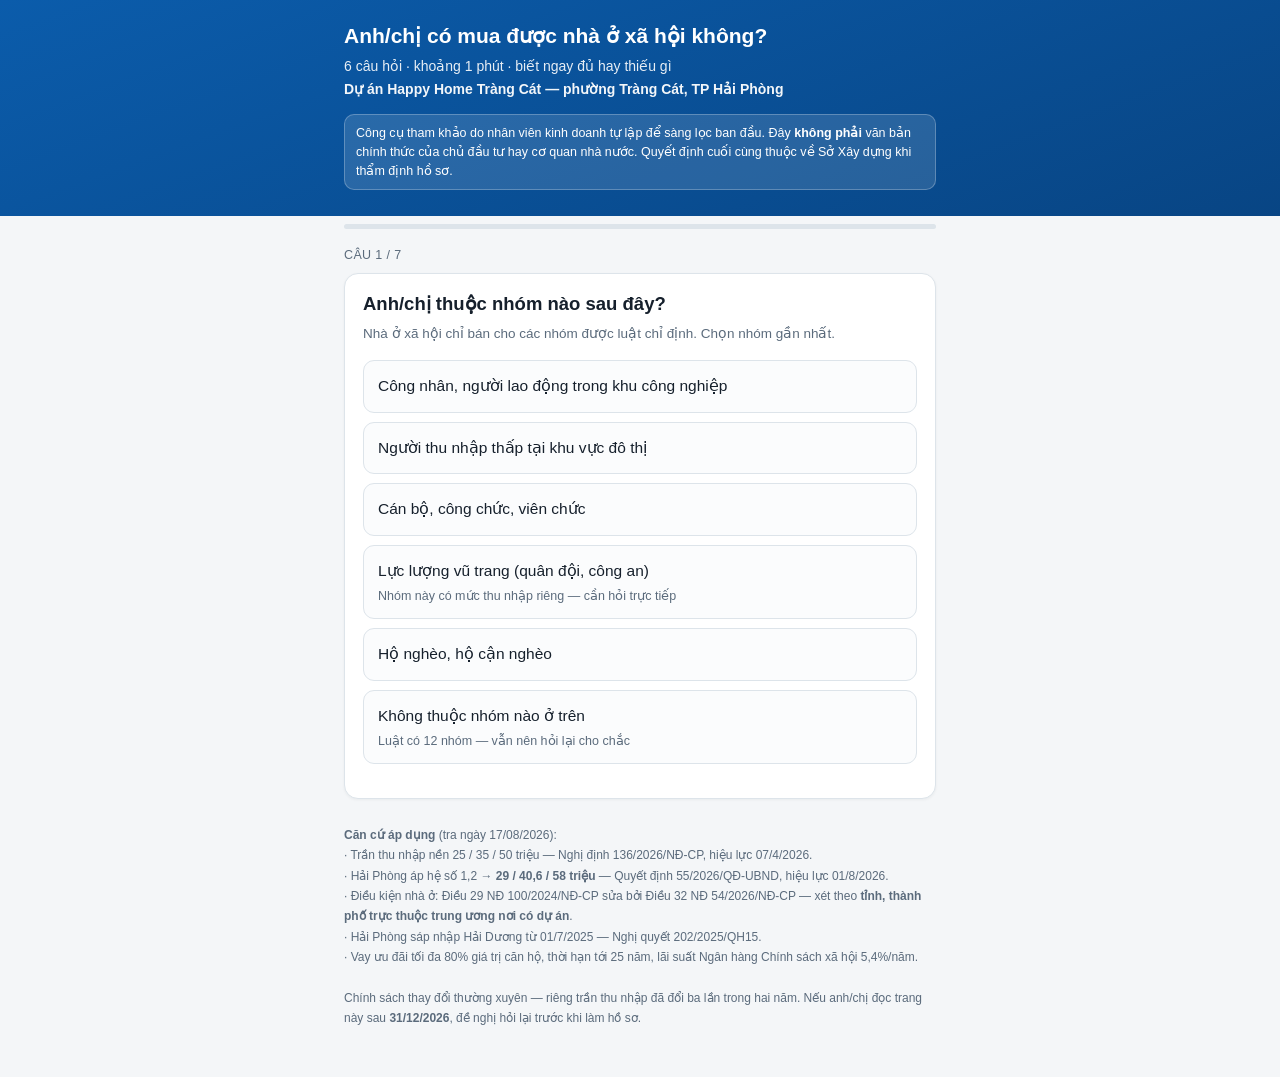
==== index.html @ 6ca554f2 "Khong bao 'da ghi nhan' khi thong tin chua ve toi nguoi ban" ====
<!DOCTYPE html>
<html lang="vi">
<head>
<meta charset="UTF-8">
<meta name="viewport" content="width=device-width, initial-scale=1, viewport-fit=cover">
<title>Tự kiểm tra điều kiện mua nhà ở xã hội</title>
<meta name="description" content="6 câu hỏi, khoảng 1 phút — biết ngay anh/chị có đủ điều kiện mua nhà ở xã hội hay chưa, thiếu gì và phải làm giấy tờ nào.">
<meta name="robots" content="index,follow">
<style>
  :root{
    --bg:#f4f6f8; --card:#fff; --ink:#16202c; --mute:#5b6b7c; --line:#dde4ea;
    --brand:#0b5cab; --brand-d:#084584; --ok:#0f8a4c; --okbg:#e8f6ee;
    --warn:#a06a00; --warnbg:#fdf3e0; --bad:#c02626; --badbg:#fcecec;
    --r:14px;
  }
  *{box-sizing:border-box;-webkit-tap-highlight-color:transparent}
  body{margin:0;background:var(--bg);color:var(--ink);
    font:16px/1.6 -apple-system,BlinkMacSystemFont,"Segoe UI",Roboto,"Helvetica Neue",Arial,sans-serif;
    padding:0 0 48px}
  .wrap{max-width:620px;margin:0 auto;padding:0 14px}

  header{background:linear-gradient(160deg,var(--brand),var(--brand-d));color:#fff;padding:22px 0 26px;margin-bottom:-18px}
  header h1{margin:0 0 6px;font-size:21px;line-height:1.3;font-weight:700}
  header p{margin:0;font-size:14px;opacity:.9}
  .disclaimer{margin-top:14px;background:rgba(255,255,255,.13);border:1px solid rgba(255,255,255,.25);
    border-radius:10px;padding:9px 11px;font-size:12.5px;line-height:1.5}

  .bar{height:5px;background:var(--line);border-radius:99px;overflow:hidden;margin:26px 0 16px}
  .bar i{display:block;height:100%;background:var(--brand);width:0;transition:width .3s ease}
  .stepno{font-size:12.5px;color:var(--mute);letter-spacing:.03em;text-transform:uppercase;margin-bottom:8px}

  .card{background:var(--card);border:1px solid var(--line);border-radius:var(--r);padding:18px;
    box-shadow:0 1px 3px rgba(16,32,48,.05)}
  h2{margin:0 0 6px;font-size:18.5px;line-height:1.35}
  .hint{margin:0 0 15px;font-size:13.5px;color:var(--mute)}

  .opt{display:block;width:100%;text-align:left;background:#fbfcfd;border:1.5px solid var(--line);
    border-radius:11px;padding:13px 14px;margin-bottom:9px;font:inherit;font-size:15.5px;color:var(--ink);cursor:pointer}
  .opt:hover{border-color:#b9c9d8;background:#f7fafc}
  .opt.sel{border-color:var(--brand);background:#eef5fc;font-weight:600}
  .opt small{display:block;font-weight:400;font-size:12.5px;color:var(--mute);margin-top:3px;line-height:1.45}

  label.fl{display:block;font-size:14px;font-weight:600;margin:0 0 6px}
  input[type=number],input[type=text],input[type=tel]{width:100%;padding:12px 13px;font:inherit;
    border:1.5px solid var(--line);border-radius:10px;background:#fbfcfd}
  input:focus{outline:none;border-color:var(--brand);background:#fff}
  .unit{display:flex;align-items:center;gap:9px}
  .unit span{font-size:14px;color:var(--mute);white-space:nowrap}

  .nav{display:flex;gap:9px;margin-top:16px}
  button.go{flex:1;background:var(--brand);color:#fff;border:0;border-radius:11px;padding:14px;
    font:inherit;font-weight:700;font-size:16px;cursor:pointer}
  button.go:disabled{background:#a9bccd;cursor:not-allowed}
  button.back{background:#fff;color:var(--mute);border:1.5px solid var(--line);border-radius:11px;
    padding:14px 18px;font:inherit;cursor:pointer}

  .verdict{border-radius:var(--r);padding:18px;margin-bottom:14px;border:1.5px solid}
  .verdict h2{font-size:20px;margin:0 0 5px}
  .verdict p{margin:0;font-size:14.5px}
  .v-ok{background:var(--okbg);border-color:#b6e0c8;color:#0a5c33}
  .v-warn{background:var(--warnbg);border-color:#f0d9a8;color:#6d4800}
  .v-bad{background:var(--badbg);border-color:#f2c2c2;color:#8f1a1a}

  ul.checks{list-style:none;padding:0;margin:0}
  ul.checks li{display:flex;gap:10px;padding:11px 0;border-bottom:1px solid var(--line);font-size:14.5px;line-height:1.55}
  ul.checks li:last-child{border-bottom:0}
  ul.checks b{font-weight:700}
  .ic{flex:0 0 20px;font-size:16px;line-height:1.4}
  .sub{display:block;color:var(--mute);font-size:13px;margin-top:2px}

  .money{background:#f0f5fa;border:1px solid #d4e2ef;border-radius:11px;padding:14px;margin-top:6px}
  .money table{width:100%;border-collapse:collapse;font-size:14.5px}
  .money td{padding:6px 0}
  .money td:last-child{text-align:right;font-weight:700;white-space:nowrap}
  .money .big{font-size:19px;color:var(--brand-d)}

  .note{font-size:13px;color:var(--mute);line-height:1.6;margin-top:12px;
    background:#fafbfc;border-left:3px solid var(--line);padding:9px 12px;border-radius:0 8px 8px 0}

  .consent{display:flex;gap:10px;align-items:flex-start;font-size:12.8px;line-height:1.6;
    color:var(--mute);margin:14px 0 12px}
  .consent input{flex:0 0 19px;width:19px;height:19px;margin-top:2px;accent-color:var(--brand)}

  h3.sec{font-size:15px;margin:22px 0 10px;letter-spacing:.02em;text-transform:uppercase;color:var(--mute)}
  footer{margin-top:26px;font-size:12px;color:var(--mute);line-height:1.7}
  footer a{color:var(--brand)}
  .tag{display:inline-block;font-size:11px;padding:2px 7px;border-radius:99px;
    background:#eef2f6;color:var(--mute);margin-left:5px;vertical-align:middle}
  .hide{display:none}
</style>
</head>
<body>

<header>
  <div class="wrap">
    <h1>Anh/chị có mua được nhà ở xã hội không?</h1>
    <p>6 câu hỏi · khoảng 1 phút · biết ngay đủ hay thiếu gì</p>
    <p id="tenDuAn" style="font-weight:600;opacity:.95"></p>
    <div class="disclaimer">
      Công cụ tham khảo do nhân viên kinh doanh tự lập để sàng lọc ban đầu.
      Đây <b>không phải</b> văn bản chính thức của chủ đầu tư hay cơ quan nhà nước.
      Quyết định cuối cùng thuộc về Sở Xây dựng khi thẩm định hồ sơ.
    </div>
  </div>
</header>

<div class="wrap">
  <div class="bar"><i id="bar"></i></div>
  <div id="app"></div>

  <footer id="canCu"></footer>
</div>

<script>
/* ═══════════════════════════════════════════════════════════════
   BA LỚP DỮ LIỆU — sửa đúng lớp, không sửa lẫn sang lớp khác.

   Lớp 1 CHINH_SACH  · luật, dùng chung mọi dự án · đổi khi có nghị định mới
   Lớp 2 DU_AN       · từng dự án · thêm dự án mới = thêm một khối
   Lớp 3 NGUOI_BAN   · từng nhân viên · thêm người mới = thêm một dòng

   Chọn lúc chạy bằng địa chỉ link:
     ...?da=trang-cat&nv=himlam&n=fb
     da = mã dự án · nv = mã nhân viên · n = kênh (để biết khách đến từ đâu)
   Không có tham số thì dùng MAC_DINH bên dưới.
   ═══════════════════════════════════════════════════════════════ */

/* ── LỚP 1 · CHÍNH SÁCH ─────────────────────────────────────── */
const CHINH_SACH = {
  traNgay : '17/08/2026',
  hetHan  : '2026-12-31',          // qua mốc này trang tự hiện cảnh báo phải tra lại

  /* Trần thu nhập NỀN toàn quốc — triệu đồng/tháng, thực nhận bình quân 12 tháng.
     Nghị định 136/2026/NĐ-CP, hiệu lực 07/4/2026.
     Lịch sử: 15/30 (NĐ 100/2024) → 20/30/40 (NĐ 261/2025) → 25/35/50 (NĐ 136/2026).
     Ba lần đổi trong hai năm — luôn tra lại trước khi tin con số này. */
  tranNen : { docthan:25, nuoicon:35, kethon:50 },
  tranNguon : 'Nghị định 136/2026/NĐ-CP, hiệu lực 07/4/2026',

  /* Vay ưu đãi Ngân hàng Chính sách xã hội */
  vay : { tyLeToiDa:0.80, namToiDa:25, laiSuat:5.4 },

  /* Diện tích bình quân tối đa vẫn được coi là chưa có nhà */
  m2BinhQuan : 15,

  /* Điều kiện nhà ở xét theo đơn vị hành chính nào */
  phamViNhaO : 'Điều 29 NĐ 100/2024/NĐ-CP sửa bởi Điều 32 NĐ 54/2026/NĐ-CP — xét theo <b>tỉnh, thành phố trực thuộc trung ương nơi có dự án</b>'
};

/* ── LỚP 2 · DỰ ÁN ──────────────────────────────────────────── */
const DU_AN = {

  'trang-cat': {
    ten     : 'Happy Home Tràng Cát',
    diaChi  : 'phường Tràng Cát, TP Hải Phòng',
    tinh    : 'thành phố Hải Phòng',      // đơn vị hành chính xét điều kiện nhà ở
    tinhNgan: 'Hải Phòng',

    heSo      : 1.16,                      // nhân với tranNen ra trần của địa phương
    heSoNguon : 'Quyết định 55/2026/QĐ-UBND, hiệu lực 01/8/2026',

    /* Cảnh báo riêng của địa bàn — để trống nếu dự án khác không có */
    luuYNhaO : 'Lưu ý: Hải Dương đã sáp nhập vào Hải Phòng từ 01/7/2025. Nhà ở Chí Linh, Kinh Môn, Bình Giang… nay tính là nhà tại Hải Phòng.',
    luuYNguon: 'Hải Phòng sáp nhập Hải Dương từ 01/7/2025 — Nghị quyết 202/2025/QH15',

    laiDuAn  : 5.9,                        // gói lãi suất riêng của dự án, null nếu chưa có
    vanPhong : 'Vincom Plaza Ngô Quyền',

    /* Giá — VnExpress 25/12/2025 */
    gia      : '21,2–23,7 triệu/m² · căn nhỏ nhất khoảng 600 triệu, lớn nhất khoảng 1,64 tỷ',
    giaNguon : 'VnExpress, 25/12/2025',
    giaGoiY  : 750,                        // số điền sẵn ở ô giá, triệu đồng

    /* Tiến độ đóng tiền — market.vinhomes.vn, tra 8/2026 */
    thanhToan: '30% khi ký hợp đồng · 10% mỗi đợt vào ngày 60 / 120 / 180 / 240 · 25% khi bàn giao (kèm VAT và phí bảo trì) · 5% khi có sổ',
    ttNguon  : 'market.vinhomes.vn — đơn vị phân phối, tra tháng 8/2026'
  }

  /* ── MẪU THÊM DỰ ÁN MỚI — chép khối dưới, bỏ dấu chú thích, điền đủ ──
  ,'ma-du-an': {
    ten:'', diaChi:'', tinh:'', tinhNgan:'',
    heSo:null, heSoNguon:'',        // ⚠️ phải tra quyết định của tỉnh đó, KHÔNG mượn hệ số 1,16
    luuYNhaO:'', luuYNguon:'',
    laiDuAn:null, vanPhong:'',
    gia:'', giaNguon:'', giaGoiY:0,
    thanhToan:'', ttNguon:''
  }
  ── heSo để null thì công cụ tự khoá lại, không cho khách trả lời sai ── */
};

/* ── LỚP 3 · NGƯỜI BÁN ──────────────────────────────────────── */
const NGUOI_BAN = {
  'himlam' : { ten:'Him Lam', sdt:'0973319559', zalo:'https://zalo.me/0973319559' }
  /* ,'ten-ma': { ten:'', sdt:'', zalo:'https://zalo.me/<số>' } */
};

/* Nơi nhận thông tin khách để lại. Để trống → mở Zalo của người bán.
   Điền URL Google Apps Script vào đây thì mọi dự án, mọi nhân viên đổ chung một bảng. */
const NOI_NHAN = '';

const MAC_DINH = { duAn:'trang-cat', nguoiBan:'himlam' };

/* ═══════════════════════════════════════════════════════════════
   Từ đây trở xuống là phần chạy — bình thường không cần sửa
   ═══════════════════════════════════════════════════════════════ */

const Q  = new URLSearchParams(location.search);
const DA = DU_AN[Q.get('da')]        || DU_AN[MAC_DINH.duAn];
const NV = NGUOI_BAN[Q.get('nv')]    || NGUOI_BAN[MAC_DINH.nguoiBan];
const KENH = Q.get('n') || 'truc-tiep';

/* Trần thu nhập của địa bàn = trần nền × hệ số tỉnh */
const TRAN = (() => {
  const t = {}, h = DA.heSo;
  for(const k in CHINH_SACH.tranNen) t[k] = Math.round(CHINH_SACH.tranNen[k]*h*10)/10;
  return t;
})();

const VAY = {
  tyLeToiDa : CHINH_SACH.vay.tyLeToiDa,
  namToiDa  : CHINH_SACH.vay.namToiDa,
  laiNHCSXH : CHINH_SACH.vay.laiSuat,
  laiDuAn   : DA.laiDuAn
};

const S = {};              // câu trả lời
let step = 0;
const app = document.getElementById('app');
const bar = document.getElementById('bar');

const fmt = n => n.toLocaleString('vi-VN',{maximumFractionDigits:1});

/* ── Định nghĩa các bước ─────────────────────────────────────── */
const STEPS = [
{
  key:'doiTuong', type:'choice',
  q:'Anh/chị thuộc nhóm nào sau đây?',
  hint:'Nhà ở xã hội chỉ bán cho các nhóm được luật chỉ định. Chọn nhóm gần nhất.',
  opts:[
    {v:'kcn',   t:'Công nhân, người lao động trong khu công nghiệp'},
    {v:'thap',  t:'Người thu nhập thấp tại khu vực đô thị'},
    {v:'canbo', t:'Cán bộ, công chức, viên chức'},
    {v:'llvt',  t:'Lực lượng vũ trang (quân đội, công an)', s:'Nhóm này có mức thu nhập riêng — cần hỏi trực tiếp'},
    {v:'ngheo', t:'Hộ nghèo, hộ cận nghèo'},
    {v:'khac',  t:'Không thuộc nhóm nào ở trên', s:'Luật có 12 nhóm — vẫn nên hỏi lại cho chắc'}
  ]
},
{
  key:'nhaO', type:'choice',
  q:`Anh/chị hoặc vợ/chồng có đang đứng tên nhà ở nào <u>tại ${DA.tinh}</u> không?`,
  hint:DA.luuYNhaO || `Điều kiện nhà ở xét trong phạm vi ${DA.tinh} — nơi có dự án.`,
  opts:[
    {v:'khong', t:'Không có nhà nào đứng tên'},
    {v:'khac',  t:'Có nhà, nhưng ở tỉnh/thành phố khác', s:'Nhà ở quê tỉnh khác — không ảnh hưởng tới điều kiện'},
    {v:'hp15d', t:`Có nhà tại ${DA.tinhNgan}, bình quân dưới ${CHINH_SACH.m2BinhQuan} m²/người`},
    {v:'hp15t', t:`Có nhà tại ${DA.tinhNgan}, bình quân từ ${CHINH_SACH.m2BinhQuan} m²/người trở lên`}
  ]
},
{
  key:'honNhan', type:'choice',
  q:'Tình trạng hôn nhân của anh/chị?',
  hint:'Mỗi trường hợp có một mức trần thu nhập khác nhau.',
  opts:[
    {v:'docthan', t:'Độc thân',                        s:`Trần thu nhập ${fmt(TRAN.docthan)} triệu/tháng`},
    {v:'nuoicon', t:'Độc thân, đang nuôi con chưa thành niên', s:`Trần thu nhập ${fmt(TRAN.nuoicon)} triệu/tháng`},
    {v:'kethon',  t:'Đã kết hôn',                      s:`Trần ${fmt(TRAN.kethon)} triệu/tháng — tính tổng cả hai vợ chồng`}
  ]
},
{
  key:'thuNhap', type:'number',
  q:'Thu nhập thực nhận bình quân mỗi tháng là bao nhiêu?',
  hint:'Là số tiền thực tế nhận về sau khi trừ bảo hiểm và thuế. Nếu đã kết hôn thì cộng tổng thu nhập hai vợ chồng.',
  unit:'triệu đồng/tháng', min:0, max:500
},
{
  key:'daHuong', type:'choice',
  q:'Anh/chị đã từng được hưởng chính sách hỗ trợ về nhà ở chưa?',
  hint:'Gồm: đã mua/thuê mua nhà ở xã hội, được hỗ trợ nhà ở từ ngân sách nhà nước, được tặng nhà tình nghĩa/tình thương.',
  opts:[
    {v:'chua', t:'Chưa từng'},
    {v:'roi',  t:'Đã từng được hưởng'}
  ]
},
{
  key:'giay', type:'choice',
  q:'Anh/chị đã có Giấy xác nhận về điều kiện nhà ở chưa?',
  hint:'Là giấy do cơ quan có thẩm quyền cấp, xác nhận anh/chị chưa có nhà. Giấy này có giá trị 06 tháng.',
  opts:[
    {v:'moi',  t:'Đã có, cấp trong vòng 6 tháng trở lại', s:'Rất tốt — hồ sơ có thể nộp được ngay'},
    {v:'cu',   t:'Đã có nhưng cấp lâu hơn 6 tháng',       s:'Cần xin lại giấy mới'},
    {v:'chua', t:'Chưa có / chưa biết giấy này'}
  ]
},
{
  key:'gia', type:'money',
  q:'Ước tính khoản trả góp mỗi tháng',
  hint:'Bước này không ảnh hưởng tới điều kiện — chỉ để anh/chị biết trước con số phải trả hàng tháng. Có thể bỏ qua.'
}
];

/* ── Vẽ giao diện ────────────────────────────────────────────── */
function render(){
  bar.style.width = Math.round(step/STEPS.length*100)+'%';
  window.scrollTo({top:0,behavior:'smooth'});

  if(step >= STEPS.length){ return renderKetQua(); }

  const st = STEPS[step];
  let body = '';

  if(st.type==='choice'){
    body = st.opts.map(o=>
      `<button class="opt${S[st.key]===o.v?' sel':''}" data-v="${o.v}">${o.t}${o.s?`<small>${o.s}</small>`:''}</button>`
    ).join('');
  }
  else if(st.type==='number'){
    body = `<label class="fl">Thu nhập</label>
      <div class="unit">
        <input type="number" id="inp" inputmode="decimal" placeholder="ví dụ: 18" step="0.1"
               min="${st.min}" max="${st.max}" value="${S[st.key]??''}">
        <span>${st.unit}</span>
      </div>`;
  }
  else if(st.type==='money'){
    body = `<label class="fl">Giá căn hộ đang quan tâm</label>
      <div class="unit">
        <input type="number" id="gia" inputmode="decimal" placeholder="ví dụ: 650" step="1" value="${S.gia??''}">
        <span>triệu đồng</span>
      </div>
      <label class="fl" style="margin-top:14px">Số tiền đã chuẩn bị được</label>
      <div class="unit">
        <input type="number" id="von" inputmode="decimal" placeholder="ví dụ: 150" step="1" value="${S.von??''}">
        <span>triệu đồng</span>
      </div>
      <div class="note">Giá bán chính thức do chủ đầu tư công bố theo từng đợt. Anh/chị cứ điền mức đang cân nhắc,
      máy sẽ tính khoản vay và tiền trả hàng tháng tương ứng.</div>`;
  }

  app.innerHTML = `
    <div class="stepno">Câu ${step+1} / ${STEPS.length}</div>
    <div class="card">
      <h2>${st.q}</h2>
      <p class="hint">${st.hint}</p>
      ${body}
      <div class="nav">
        ${step>0?'<button class="back" id="back">Quay lại</button>':''}
        ${st.type!=='choice'?`<button class="go" id="next">${st.type==='money'?'Xem kết quả':'Tiếp tục'}</button>`:''}
        ${st.type==='money'?'<button class="back" id="skip">Bỏ qua</button>':''}
      </div>
    </div>`;

  app.querySelectorAll('.opt').forEach(b=>b.onclick=()=>{
    S[STEPS[step].key]=b.dataset.v; step++; render();
  });
  const bk=document.getElementById('back'); if(bk) bk.onclick=()=>{step--;render();};
  const sk=document.getElementById('skip'); if(sk) sk.onclick=()=>{S.gia=null;S.von=null;step++;render();};
  const nx=document.getElementById('next');
  if(nx) nx.onclick=()=>{
    if(STEPS[step].type==='number'){
      const v=parseFloat(document.getElementById('inp').value);
      if(isNaN(v)||v<0){ alert('Anh/chị vui lòng nhập mức thu nhập.'); return; }
      S[STEPS[step].key]=v;
    } else {
      S.gia=parseFloat(document.getElementById('gia').value)||null;
      S.von=parseFloat(document.getElementById('von').value)||null;
    }
    step++; render();
  };
}

/* ── Chấm điều kiện ──────────────────────────────────────────── */
function chamDieuKien(){
  const r=[]; let chan=false, hoi=false;

  // 1. Đối tượng
  if(S.doiTuong==='khac'){
    r.push({i:'⚠️',t:'<b>Nhóm đối tượng:</b> chưa xác định',
      s:'Luật quy định 12 nhóm được mua nhà ở xã hội. Anh/chị nên hỏi trực tiếp để đối chiếu — có thể vẫn thuộc một nhóm nào đó.'});
    hoi=true;
  } else if(S.doiTuong==='llvt'){
    r.push({i:'⚠️',t:'<b>Nhóm đối tượng:</b> lực lượng vũ trang — thuộc diện được mua',
      s:'Nhóm này có mức thu nhập tính riêng, khác mức dân sự. Cần đối chiếu trực tiếp thay vì dùng kết quả ở đây.'});
    hoi=true;
  } else {
    r.push({i:'✅',t:'<b>Nhóm đối tượng:</b> thuộc diện được mua nhà ở xã hội'});
  }

  // 2. Nhà ở
  if(S.nhaO==='hp15t'){
    r.push({i:'🚫',t:'<b>Điều kiện nhà ở:</b> chưa đạt',
      s:`Anh/chị đang có nhà tại ${DA.tinhNgan} với diện tích bình quân từ ${CHINH_SACH.m2BinhQuan} m²/người trở lên. Luật xét phạm vi toàn ${DA.tinh} nơi có dự án, nên trường hợp này chưa đủ điều kiện.`});
    chan=true;
  } else if(S.nhaO==='hp15d'){
    r.push({i:'✅',t:`<b>Điều kiện nhà ở:</b> đạt theo diện dưới ${CHINH_SACH.m2BinhQuan} m²/người`,
      s:'Cần giấy tờ chứng minh diện tích. Đây là điểm hay bị vướng khi thẩm định, nên chuẩn bị kỹ.'});
  } else if(S.nhaO==='khac'){
    r.push({i:'✅',t:'<b>Điều kiện nhà ở:</b> đạt',
      s:`Nhà ở tỉnh/thành phố khác không ảnh hưởng. Luật chỉ xét nhà trong phạm vi ${DA.tinh}.`});
  } else {
    r.push({i:'✅',t:'<b>Điều kiện nhà ở:</b> đạt'});
  }

  // 3. Thu nhập
  const tran = TRAN[S.honNhan];
  const nhan = {docthan:'độc thân',nuoicon:'độc thân đang nuôi con chưa thành niên',kethon:'đã kết hôn (tính tổng hai người)'}[S.honNhan];
  if(S.thuNhap > tran){
    r.push({i:'🚫',t:`<b>Điều kiện thu nhập:</b> vượt trần`,
      s:`Trường hợp ${nhan} có trần ${fmt(tran)} triệu/tháng tại ${DA.tinhNgan}. Anh/chị khai ${fmt(S.thuNhap)} triệu, vượt ${fmt(S.thuNhap-tran)} triệu.`});
    chan=true;
  } else {
    r.push({i:'✅',t:'<b>Điều kiện thu nhập:</b> đạt',
      s:`Trần cho trường hợp ${nhan} tại ${DA.tinhNgan} là ${fmt(tran)} triệu/tháng. Anh/chị còn cách trần ${fmt(tran-S.thuNhap)} triệu.`});
  }

  // 4. Đã hưởng chính sách
  if(S.daHuong==='roi'){
    r.push({i:'🚫',t:'<b>Chính sách hỗ trợ nhà ở:</b> đã hưởng',
      s:'Mỗi người chỉ được hưởng chính sách hỗ trợ về nhà ở một lần.'});
    chan=true;
  } else {
    r.push({i:'✅',t:'<b>Chính sách hỗ trợ nhà ở:</b> chưa từng hưởng'});
  }

  // 5. Giấy tờ
  if(S.giay==='moi'){
    r.push({i:'⭐',t:'<b>Giấy xác nhận điều kiện nhà ở:</b> đã có, còn hạn',
      s:'Đây là lợi thế lớn. Giấy có giá trị 06 tháng, hồ sơ của anh/chị có thể nộp được ngay trong đợt này.'});
  } else if(S.giay==='cu'){
    r.push({i:'⚠️',t:'<b>Giấy xác nhận điều kiện nhà ở:</b> đã quá 6 tháng',
      s:'Cần xin lại giấy mới. Thủ tục nhanh hơn lần đầu vì anh/chị đã biết đường đi.'});
  } else {
    r.push({i:'⚠️',t:'<b>Giấy xác nhận điều kiện nhà ở:</b> chưa có',
      s:'Đây là giấy tờ mất thời gian nhất trong bộ hồ sơ. Nên bắt đầu xin sớm, đừng đợi đến sát hạn nộp.'});
  }

  return {r, ket: chan ? 'bad' : (hoi ? 'warn' : 'ok')};
}

/* ── Tính trả góp (phương pháp trả đều hàng tháng) ───────────── */
function tinhTraGop(gia, von){
  const vayToiDa = gia * VAY.tyLeToiDa;
  const canVay   = Math.max(0, gia - (von||0));
  const vay      = Math.min(canVay, vayToiDa);
  const n        = VAY.namToiDa*12;
  const tra = lai => { const r=lai/100/12; return vay*r/(1-Math.pow(1+r,-n)); };
  return {
    vay, thieuVon: canVay > vayToiDa ? canVay - vayToiDa : 0,
    m1: tra(VAY.laiNHCSXH), m2: VAY.laiDuAn ? tra(VAY.laiDuAn) : null,
    dotDau: gia*0.30
  };
}

/* ── Màn hình kết quả ────────────────────────────────────────── */
function renderKetQua(){
  bar.style.width='100%';
  const {r,ket} = chamDieuKien();

  const tieude = {
    ok  :{c:'v-ok',  h:'✅ Anh/chị đủ điều kiện nộp hồ sơ',
          p:'Theo các thông tin vừa khai, anh/chị đáp ứng cả bốn điều kiện bắt buộc. Việc còn lại là chuẩn bị giấy tờ.'},
    warn:{c:'v-warn',h:'⚠️ Gần đủ — còn một điểm cần đối chiếu',
          p:'Các điều kiện chính đều đạt, nhưng có mục cần hỏi trực tiếp mới kết luận được. Đừng tự loại mình.'},
    bad :{c:'v-bad', h:'🚫 Theo thông tin này thì chưa đủ điều kiện',
          p:'Có ít nhất một điều kiện bắt buộc chưa đạt. Bên dưới ghi rõ vướng ở đâu.'}
  }[ket];

  let html = `<div class="verdict ${tieude.c}"><h2>${tieude.h}</h2><p>${tieude.p}</p></div>
    <div class="card"><ul class="checks">` +
    r.map(x=>`<li><span class="ic">${x.i}</span><span>${x.t}${x.s?`<span class="sub">${x.s}</span>`:''}</span></li>`).join('') +
    `</ul></div>`;

  /* Trả góp */
  if(S.gia){
    const t = tinhTraGop(S.gia, S.von);
    html += `<h3 class="sec">Khoản phải trả hàng tháng</h3><div class="card"><div class="money"><table>
      <tr><td>Giá căn hộ</td><td>${fmt(S.gia)} triệu</td></tr>
      <tr><td>Vốn đã chuẩn bị</td><td>${fmt(S.von||0)} triệu</td></tr>
      <tr><td>Số tiền cần vay</td><td>${fmt(t.vay)} triệu</td></tr>
      <tr><td>Trả góp ${VAY.namToiDa} năm, lãi ${fmt(VAY.laiNHCSXH)}%/năm<span class="sub">Ngân hàng Chính sách xã hội</span></td><td class="big">${fmt(t.m1)} tr/tháng</td></tr>
      ${t.m2!=null?`<tr><td>Trả góp ${VAY.namToiDa} năm, lãi ${fmt(VAY.laiDuAn)}%/năm<span class="sub">Gói ngân hàng liên kết dự án</span></td><td class="big">${fmt(t.m2)} tr/tháng</td></tr>`:''}
      </table></div>
      ${t.thieuVon>0?`<div class="note">⚠️ Ngân hàng chính sách cho vay tối đa ${Math.round(VAY.tyLeToiDa*100)}% giá trị căn hộ.
        Với mức giá này, anh/chị cần chuẩn bị thêm khoảng <b>${fmt(t.thieuVon)} triệu</b> vốn tự có.</div>`:''}
      <div class="note">Đợt đóng tiền đầu tiên theo quy định không quá 30% giá trị hợp đồng —
        khoảng <b>${fmt(t.dotDau)} triệu</b> với mức giá trên.<br><br>
        ⚠️ <b>Đây là số ước tính</b>, tính theo cách trả đều hàng tháng. Ngân hàng có thể áp dụng cách tính dư nợ giảm dần,
        khi đó những năm đầu phải trả cao hơn con số này. Lãi suất ưu đãi cũng được điều chỉnh theo từng thời kỳ.
        Con số chính thức phải lấy từ bảng tính của ngân hàng.</div>
      </div>`;
  }

  /* Thông tin dự án */
  if(ket!=='bad' && (DA.gia || DA.thanhToan || DA.vanPhong)){
    html += `<h3 class="sec">Thông tin dự án ${DA.ten}</h3><div class="card">
      ${DA.gia?`<div class="note"><b>Giá bán:</b> ${DA.gia}<br><span class="sub">Nguồn: ${DA.giaNguon}</span></div>`:''}
      ${DA.thanhToan?`<div class="note"><b>Tiến độ đóng tiền:</b> ${DA.thanhToan}<br><span class="sub">Nguồn: ${DA.ttNguon}</span></div>`:''}
      ${DA.vanPhong?`<div class="note"><b>Văn phòng bán hàng:</b> ${DA.vanPhong}</div>`:''}
      <div class="note">⚠️ Giá và tiến độ thanh toán do chủ đầu tư công bố theo từng đợt và có thể đã thay đổi.
        Trước khi ký bất cứ giấy tờ nào, đề nghị đối chiếu với bảng giá bản cứng tại văn phòng bán hàng.</div>
      </div>`;
  }

  /* Việc cần làm */
  if(ket!=='bad'){
    html += `<h3 class="sec">Giấy tờ cần chuẩn bị</h3><div class="card"><ul class="checks">
      <li><span class="ic">1</span><span><b>Đơn đăng ký mua nhà ở xã hội</b><span class="sub">Theo mẫu của chủ đầu tư</span></span></li>
      <li><span class="ic">2</span><span><b>Giấy tờ tuỳ thân</b><span class="sub">Căn cước công dân, giấy đăng ký kết hôn hoặc giấy xác nhận độc thân</span></span></li>
      <li><span class="ic">3</span><span><b>Giấy xác nhận về điều kiện nhà ở</b><span class="sub">Giấy này có giá trị 06 tháng${S.giay==='moi'?' — anh/chị đã có, còn hạn':''}</span></span></li>
      <li><span class="ic">4</span><span><b>Giấy xác nhận về thu nhập</b><span class="sub">Công an cấp xã xác nhận theo quy định mới. Cơ chế hiện nay là kê khai, cam kết và hậu kiểm</span></span></li>
      <li><span class="ic">5</span><span><b>Giấy tờ chứng minh thuộc nhóm đối tượng</b><span class="sub">Hợp đồng lao động, quyết định tuyển dụng, giấy xác nhận hộ nghèo… tuỳ nhóm</span></span></li>
      </ul>
      <div class="note"><b>Ba điều nên biết trước khi bắt tay làm:</b><br>
      · Giấy xác nhận điều kiện nhà ở <b>có giá trị 06 tháng</b> — làm sớm không sợ hết hạn, nhưng làm muộn thì không kịp đợt.<br>
      · Một bộ hồ sơ <b>dùng được cho nhiều dự án</b>, chỉ không nộp cùng lúc vào hai dự án đang mở bán.<br>
      · Hồ sơ bị <b>hậu kiểm bởi Sở Xây dựng</b>. Khai đúng ngay từ đầu — khai sai bị huỷ kết quả kể cả khi đã trúng.</div>
      </div>`;
  } else {
    html += `<h3 class="sec">Còn cửa nào không?</h3><div class="card">`;
    if(S.nhaO==='hp15t'){
      html += `<div class="note">Trường hợp đang có nhà, <b>Nghị quyết 201/2025/QH15</b> có mở thêm một hướng:
        người đã có nhà thuộc sở hữu của mình nhưng <b>nhà ở cách xa nơi làm việc</b> vẫn có thể được hưởng chính sách.
        ⚠️ Cách bao nhiêu ki-lô-mét thì được tính là "cách xa" thì cần tra văn bản hướng dẫn — đây là câu nên hỏi trực tiếp,
        đừng tự kết luận theo hướng nào.</div>`;
    }
    if(S.thuNhap > TRAN[S.honNhan]){
      html += `<div class="note">Về thu nhập: mức xét là <b>thu nhập thực nhận bình quân</b> trong 12 tháng liên tục,
        không phải thu nhập của tháng cao nhất. Nếu anh/chị vừa tính gộp cả khoản thưởng bất thường thì nên tính lại.
        Ngoài ra trần tại ${DA.tinhNgan} hiện là <b>${fmt(TRAN.docthan)} / ${fmt(TRAN.nuoicon)} / ${fmt(TRAN.kethon)} triệu</b>
        (${DA.heSoNguon}) — cao hơn nhiều bài viết cũ còn lưu trên mạng.</div>`;
    }
    if(S.daHuong==='roi'){
      html += `<div class="note">Chính sách hỗ trợ nhà ở chỉ được hưởng một lần. Đây là điều kiện cứng, không có ngoại lệ.
        Nếu anh/chị chưa chắc lần trước có phải là "chính sách hỗ trợ nhà ở" theo đúng nghĩa của luật hay không thì nên hỏi lại.</div>`;
    }
    html += `<div class="note">Điều kiện có thể thay đổi, và hoàn cảnh của anh/chị cũng vậy.
      Nếu muốn, để lại số điện thoại — khi có đợt mở bán mới hoặc quy định được nới, bên em sẽ báo lại.</div></div>`;
  }

  /* Ô để lại thông tin */
  html += `<h3 class="sec">${ket==='bad'?'Nhận thông báo khi có đợt mới':'Nhận bản checklist và hướng dẫn'}</h3>
    <div class="card" id="leadbox">
      <p class="hint" style="margin-bottom:14px">
        ${ket==='bad'
          ? 'Không bắt buộc. Để lại số nếu anh/chị muốn được báo khi quy định thay đổi hoặc có đợt mở bán mới.'
          : 'Để lại số điện thoại để nhận bản checklist giấy tờ, địa chỉ nộp từng loại giấy và lịch các mốc quan trọng của đợt này.'}
      </p>
      <label class="fl">Họ và tên</label>
      <input type="text" id="ho" placeholder="Nguyễn Văn A">
      <label class="fl" style="margin-top:12px">Số điện thoại</label>
      <input type="tel" id="sdt" inputmode="tel" placeholder="09xxxxxxxx">
      <label class="consent">
        <input type="checkbox" id="dongy">
        <span>Tôi đồng ý để <b>${NV.ten}</b> — nhân viên kinh doanh dự án ${DA.ten}, ${DA.diaChi} —
        liên hệ với tôi qua số điện thoại trên để tư vấn về việc mua nhà ở xã hội.
        Thông tin chỉ dùng cho mục đích này, không chuyển cho bên thứ ba, và tôi có thể yêu cầu xoá bất cứ lúc nào
        bằng cách nhắn lại số điện thoại đó.</span>
      </label>
      <button class="go" id="guiLead" disabled>Gửi thông tin</button>
      <div class="note" style="margin-top:12px">
        Các câu trả lời ở trên chỉ được xử lý ngay trên máy của anh/chị. Không có gì được gửi đi
        cho tới khi anh/chị bấm nút này.
      </div>
    </div>
    <div class="nav" style="margin-top:14px">
      <button class="back" id="lam-lai" style="flex:1">Kiểm tra lại từ đầu</button>
      ${NV.sdt?`<a class="go" style="flex:1;text-align:center;text-decoration:none;line-height:1.4;padding:14px" href="tel:${NV.sdt}">Gọi tư vấn</a>`:''}
    </div>`;

  app.innerHTML = html;

  const cb=document.getElementById('dongy'), btn=document.getElementById('guiLead');
  const sdt=document.getElementById('sdt');
  const check=()=>{ btn.disabled = !(cb.checked && /^0\d{8,10}$/.test(sdt.value.trim())); };
  cb.onchange=check; sdt.oninput=check;
  btn.onclick=guiLead;
  document.getElementById('lam-lai').onclick=()=>{
    for(const k in S) delete S[k]; step=0; render();
  };
}

/* ── Gửi lead ────────────────────────────────────────────────── */
function tomTat(){
  const nhan={docthan:'Độc thân',nuoicon:'Độc thân nuôi con',kethon:'Đã kết hôn'};
  const nhom={kcn:'Công nhân KCN',thap:'Thu nhập thấp đô thị',canbo:'Cán bộ công chức',llvt:'Lực lượng vũ trang',ngheo:'Hộ nghèo/cận nghèo',khac:'Chưa rõ nhóm'};
  const nha ={khong:'Khong co nha',khac:'Co nha tinh khac',
              hp15d:`Co nha ${DA.tinhNgan}, duoi ${CHINH_SACH.m2BinhQuan}m2/nguoi`,
              hp15t:`Co nha ${DA.tinhNgan}, tu ${CHINH_SACH.m2BinhQuan}m2/nguoi tro len`};
  const gi  ={moi:'Đã có, còn hạn',cu:'Đã có, quá 6 tháng',chua:'Chưa có'};
  return [
    `Nhóm: ${nhom[S.doiTuong]}`,
    `Nhà ở: ${nha[S.nhaO]}`,
    `Hôn nhân: ${nhan[S.honNhan]}`,
    `Thu nhập: ${fmt(S.thuNhap)} tr/thang (tran ${fmt(TRAN[S.honNhan])} tr)`,
    `Da huong chinh sach: ${S.daHuong==='roi'?'Roi':'Chua'}`,
    `Giay xac nhan: ${gi[S.giay]}`,
    S.gia?`Gia quan tam: ${fmt(S.gia)} tr, von co: ${fmt(S.von||0)} tr`:null,
    `Ket qua: ${chamDieuKien().ket.toUpperCase()}`
  ].filter(Boolean).join('\n');
}

/* Xếp loại khách để bên bán biết gọi ai trước — ghi thẳng vào bảng lead.
   Không có loại nào bị vứt đi: 🚫 hôm nay có thể là khách của đợt sau. */
function xepLoai(ket){
  if(ket==='bad')  return 'nuoi';          // chưa đủ điều kiện → báo lại khi quy định nới hoặc có đợt mới
  if(ket==='warn') return 'can-doi-chieu'; // cần hỏi thêm một điểm mới kết luận được
  return S.giay==='moi' ? 'nop-ngay' : 'du-dieu-kien';
}

function guiLead(){
  const btn=document.getElementById('guiLead');
  const ket = chamDieuKien().ket;
  const data={
    ten   : document.getElementById('ho').value.trim(),
    sdt   : document.getElementById('sdt').value.trim(),
    duAn  : Q.get('da') || MAC_DINH.duAn,
    nhanVien: Q.get('nv') || MAC_DINH.nguoiBan,
    nguon : KENH,
    ketQua: ket,
    phanLoai: xepLoai(ket),
    traLoi: JSON.stringify(S),
    tomTat: tomTat(),
    thoiDiem: new Date().toISOString()
  };
  btn.disabled=true; btn.textContent='Đang gửi…';

  const xong = ()=>{
    document.getElementById('leadbox').innerHTML =
      `<div class="verdict v-ok" style="margin:0"><h2>✅ Đã ghi nhận</h2>
       <p>Cảm ơn anh/chị. Bên em sẽ liên hệ trong thời gian sớm nhất${NV.sdt?`, hoặc anh/chị gọi trước theo số <b>${NV.sdt}</b>`:''}.</p></div>`;
  };

  if(NOI_NHAN){
    fetch(NOI_NHAN,{method:'POST',mode:'no-cors',
      headers:{'Content-Type':'text/plain;charset=utf-8'},body:JSON.stringify(data)})
      .then(xong).catch(()=>{ btn.disabled=false; btn.textContent='Gửi lại';
        alert('Chưa gửi được. Anh/chị kiểm tra kết nối mạng và thử lại giúp em.'); });
  } else {
    /* Chưa gắn nơi nhận — chỉ mở được Zalo, thông tin CHƯA về tới người bán.
       Không được báo "đã ghi nhận" ở nhánh này: khách phải biết là còn phải bấm gửi,
       không thì họ đóng máy và tưởng xong, còn bên bán thì mất trắng khách. */
    const msg = `Em muốn đăng ký tư vấn NOXH ${DA.ten}.\nTên: ${data.ten}\nSĐT: ${data.sdt}\n${data.tomTat}`;
    let daChep = false;
    if(navigator.clipboard){
      try{ navigator.clipboard.writeText(msg); daChep = true; }catch(e){}
    }
    if(NV.zalo) window.open(NV.zalo,'_blank');
    document.getElementById('leadbox').innerHTML =
      `<div class="verdict v-warn" style="margin:0"><h2>⏳ Còn một bước nữa</h2>
       <p>Cửa sổ Zalo vừa mở${daChep?' và nội dung đã được chép sẵn — anh/chị chỉ cần <b>dán và bấm gửi</b>':' — anh/chị nhắn giúp em nội dung bên dưới'}.
       Chưa bấm gửi bên Zalo thì bên em <b>chưa nhận được</b> thông tin.</p></div>
       <textarea readonly style="width:100%;margin-top:10px;padding:11px 12px;font:inherit;font-size:13.5px;
         border:1.5px solid var(--line);border-radius:10px;background:#fbfcfd;min-height:110px;resize:vertical">${msg}</textarea>
       ${NV.sdt?`<p class="note" style="margin-top:10px">Không dùng Zalo thì anh/chị gọi thẳng số <b>${NV.sdt}</b> cũng được.</p>`:''}`;
  }
}

/* ── Căn cứ pháp lý, tự sinh theo dự án đang chọn ────────────── */
function veCanCu(){
  document.title = `Tự kiểm tra điều kiện mua nhà ở xã hội — ${DA.ten}`;
  document.getElementById('tenDuAn').textContent = `Dự án ${DA.ten} — ${DA.diaChi}`;
  const t = CHINH_SACH.tranNen;
  document.getElementById('canCu').innerHTML = `
    <b>Căn cứ áp dụng</b> (tra ngày ${CHINH_SACH.traNgay}):<br>
    · Trần thu nhập nền ${fmt(t.docthan)} / ${fmt(t.nuoicon)} / ${fmt(t.kethon)} triệu — ${CHINH_SACH.tranNguon}.<br>
    · ${DA.tinhNgan} áp hệ số ${fmt(DA.heSo)} → <b>${fmt(TRAN.docthan)} / ${fmt(TRAN.nuoicon)} / ${fmt(TRAN.kethon)} triệu</b> — ${DA.heSoNguon}.<br>
    · Điều kiện nhà ở: ${CHINH_SACH.phamViNhaO}.<br>
    ${DA.luuYNguon?`· ${DA.luuYNguon}.<br>`:''}
    · Vay ưu đãi tối đa ${Math.round(CHINH_SACH.vay.tyLeToiDa*100)}% giá trị căn hộ, thời hạn tới ${CHINH_SACH.vay.namToiDa} năm,
      lãi suất Ngân hàng Chính sách xã hội ${fmt(CHINH_SACH.vay.laiSuat)}%/năm.<br>
    <br>
    Chính sách thay đổi thường xuyên — riêng trần thu nhập đã đổi ba lần trong hai năm.
    Nếu anh/chị đọc trang này sau <b>${CHINH_SACH.hetHan.split('-').reverse().join('/')}</b>, đề nghị hỏi lại trước khi làm hồ sơ.`;

  /* Quá hạn rà soát → nói thẳng ngay đầu trang, không giấu xuống chân trang */
  if(new Date().toISOString().slice(0,10) > CHINH_SACH.hetHan){
    const c=document.createElement('div');
    c.style.cssText='background:#fff4e5;border:1px solid #f0b429;color:#7a4a00;margin:14px 0;padding:12px;border-radius:8px;font-size:13px;line-height:1.6';
    c.innerHTML = `⚠️ <b>Số liệu trên trang này lấy ngày ${CHINH_SACH.traNgay} và đã quá hạn rà soát.</b>
      Trần thu nhập và lãi suất có thể đã thay đổi. Kết quả chỉ nên dùng để tham khảo — đề nghị hỏi lại trước khi làm hồ sơ.`;
    app.parentNode.insertBefore(c, app);
  }
}

/* ── Khoá lại nếu dự án chưa được cấu hình đủ ────────────────── */
if(!DA || !DA.heSo){
  app.innerHTML = `<div class="verdict v-warn"><h2>⚠️ Dự án chưa được cấu hình</h2>
    <p>Thiếu hệ số trần thu nhập của địa phương. Chưa tra được quyết định của tỉnh thì không chạy công cụ —
    đưa ra con số sai còn tệ hơn không đưa gì. Đề nghị liên hệ người quản trị trang.</p></div>`;
} else {
  veCanCu();
  render();
}
</script>
</body>
</html>
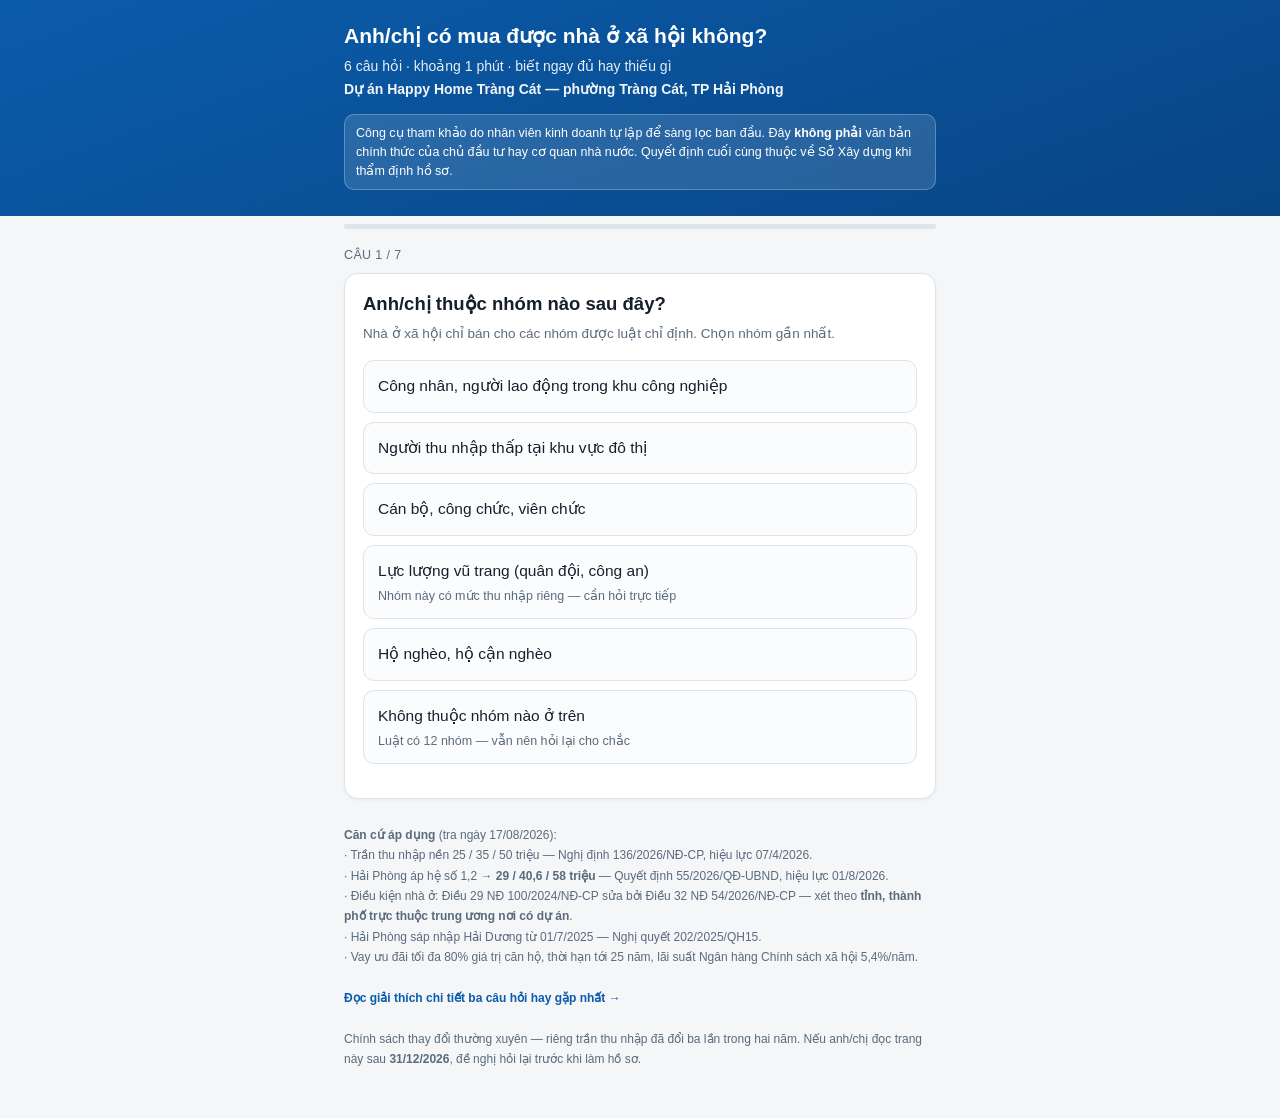
==== commit ba3177c9: "Ba bai viet dau tien + trang bai-viet, robots, sitemap" ====
--- a/index.html
+++ b/index.html
@@ -120,7 +120,7 @@
    Lớp 3 NGUOI_BAN   · từng nhân viên · thêm người mới = thêm một dòng
 
    Chọn lúc chạy bằng địa chỉ link:
-     ...?da=trang-cat&nv=himlam&n=fb
+     ...?da=trang-cat&nv=nam&n=fb
      da = mã dự án · nv = mã nhân viên · n = kênh (để biết khách đến từ đâu)
    Không có tham số thì dùng MAC_DINH bên dưới.
    ═══════════════════════════════════════════════════════════════ */
@@ -190,15 +190,15 @@
 
 /* ── LỚP 3 · NGƯỜI BÁN ──────────────────────────────────────── */
 const NGUOI_BAN = {
-  'himlam' : { ten:'Him Lam', sdt:'0973319559', zalo:'https://zalo.me/0973319559' }
+  'nam' : { ten:'Trần Ngọc Nam', sdt:'0973319559', zalo:'https://zalo.me/0973319559' }
   /* ,'ten-ma': { ten:'', sdt:'', zalo:'https://zalo.me/<số>' } */
 };
 
 /* Nơi nhận thông tin khách để lại. Để trống → mở Zalo của người bán.
    Điền URL Google Apps Script vào đây thì mọi dự án, mọi nhân viên đổ chung một bảng. */
-const NOI_NHAN = '';
-
-const MAC_DINH = { duAn:'trang-cat', nguoiBan:'himlam' };
+const NOI_NHAN = 'https://script.google.com/macros/s/AKfycbwZN0KZv3CF1UcVUZpRk7nMPQrg6i9wns3EicIWlKLgX0s0lFxBUwI15aRygP-tziHKgQ/exec';
+
+const MAC_DINH = { duAn:'trang-cat', nguoiBan:'nam' };
 
 /* ═══════════════════════════════════════════════════════════════
    Từ đây trở xuống là phần chạy — bình thường không cần sửa
@@ -561,9 +561,10 @@
         cho tới khi anh/chị bấm nút này.
       </div>
     </div>
-    <div class="nav" style="margin-top:14px">
-      <button class="back" id="lam-lai" style="flex:1">Kiểm tra lại từ đầu</button>
-      ${NV.sdt?`<a class="go" style="flex:1;text-align:center;text-decoration:none;line-height:1.4;padding:14px" href="tel:${NV.sdt}">Gọi tư vấn</a>`:''}
+    <div class="nav" style="margin-top:14px;flex-wrap:wrap">
+      ${NV.zalo?`<a class="go" style="flex:1 1 45%;text-align:center;text-decoration:none;line-height:1.4;padding:14px" href="${NV.zalo}" target="_blank" rel="noopener">Nhắn Zalo</a>`:''}
+      ${NV.sdt?`<a class="go" style="flex:1 1 45%;text-align:center;text-decoration:none;line-height:1.4;padding:14px" href="tel:${NV.sdt}">Gọi tư vấn</a>`:''}
+      <button class="back" id="lam-lai" style="flex:1 1 100%">Kiểm tra lại từ đầu</button>
     </div>`;
 
   app.innerHTML = html;
@@ -582,19 +583,21 @@
 function tomTat(){
   const nhan={docthan:'Độc thân',nuoicon:'Độc thân nuôi con',kethon:'Đã kết hôn'};
   const nhom={kcn:'Công nhân KCN',thap:'Thu nhập thấp đô thị',canbo:'Cán bộ công chức',llvt:'Lực lượng vũ trang',ngheo:'Hộ nghèo/cận nghèo',khac:'Chưa rõ nhóm'};
-  const nha ={khong:'Khong co nha',khac:'Co nha tinh khac',
-              hp15d:`Co nha ${DA.tinhNgan}, duoi ${CHINH_SACH.m2BinhQuan}m2/nguoi`,
-              hp15t:`Co nha ${DA.tinhNgan}, tu ${CHINH_SACH.m2BinhQuan}m2/nguoi tro len`};
+  const nha ={khong:'Không có nhà',khac:'Có nhà tỉnh khác',
+              hp15d:`Có nhà ${DA.tinhNgan}, dưới ${CHINH_SACH.m2BinhQuan}m²/người`,
+              hp15t:`Có nhà ${DA.tinhNgan}, từ ${CHINH_SACH.m2BinhQuan}m²/người trở lên`};
   const gi  ={moi:'Đã có, còn hạn',cu:'Đã có, quá 6 tháng',chua:'Chưa có'};
+  const kq  ={ok:'Đủ điều kiện',warn:'Cần đối chiếu thêm',bad:'Chưa đủ điều kiện'};
+  const ket = chamDieuKien().ket;
   return [
     `Nhóm: ${nhom[S.doiTuong]}`,
     `Nhà ở: ${nha[S.nhaO]}`,
     `Hôn nhân: ${nhan[S.honNhan]}`,
-    `Thu nhập: ${fmt(S.thuNhap)} tr/thang (tran ${fmt(TRAN[S.honNhan])} tr)`,
-    `Da huong chinh sach: ${S.daHuong==='roi'?'Roi':'Chua'}`,
-    `Giay xac nhan: ${gi[S.giay]}`,
-    S.gia?`Gia quan tam: ${fmt(S.gia)} tr, von co: ${fmt(S.von||0)} tr`:null,
-    `Ket qua: ${chamDieuKien().ket.toUpperCase()}`
+    `Thu nhập: ${fmt(S.thuNhap)} tr/tháng (trần ${fmt(TRAN[S.honNhan])} tr)`,
+    `Đã hưởng chính sách: ${S.daHuong==='roi'?'Rồi':'Chưa'}`,
+    `Giấy xác nhận: ${gi[S.giay]}`,
+    S.gia?`Giá quan tâm: ${fmt(S.gia)} tr, vốn có: ${fmt(S.von||0)} tr`:null,
+    `Kết quả: ${kq[ket]||ket}`
   ].filter(Boolean).join('\n');
 }
 
@@ -626,7 +629,7 @@
   const xong = ()=>{
     document.getElementById('leadbox').innerHTML =
       `<div class="verdict v-ok" style="margin:0"><h2>✅ Đã ghi nhận</h2>
-       <p>Cảm ơn anh/chị. Bên em sẽ liên hệ trong thời gian sớm nhất${NV.sdt?`, hoặc anh/chị gọi trước theo số <b>${NV.sdt}</b>`:''}.</p></div>`;
+       <p>Cảm ơn anh/chị. Bên em sẽ liên hệ trong thời gian sớm nhất${NV.sdt?`, hoặc anh/chị nhắn Zalo / gọi trước theo số <b>${NV.sdt}</b>`:''}.</p></div>`;
   };
 
   if(NOI_NHAN){
@@ -668,6 +671,8 @@
     · Vay ưu đãi tối đa ${Math.round(CHINH_SACH.vay.tyLeToiDa*100)}% giá trị căn hộ, thời hạn tới ${CHINH_SACH.vay.namToiDa} năm,
       lãi suất Ngân hàng Chính sách xã hội ${fmt(CHINH_SACH.vay.laiSuat)}%/năm.<br>
     <br>
+    <a href="/bai-viet/" style="color:#0b5cab;font-weight:600;text-decoration:none">Đọc giải thích chi tiết ba câu hỏi hay gặp nhất →</a><br>
+    <br>
     Chính sách thay đổi thường xuyên — riêng trần thu nhập đã đổi ba lần trong hai năm.
     Nếu anh/chị đọc trang này sau <b>${CHINH_SACH.hetHan.split('-').reverse().join('/')}</b>, đề nghị hỏi lại trước khi làm hồ sơ.`;
 
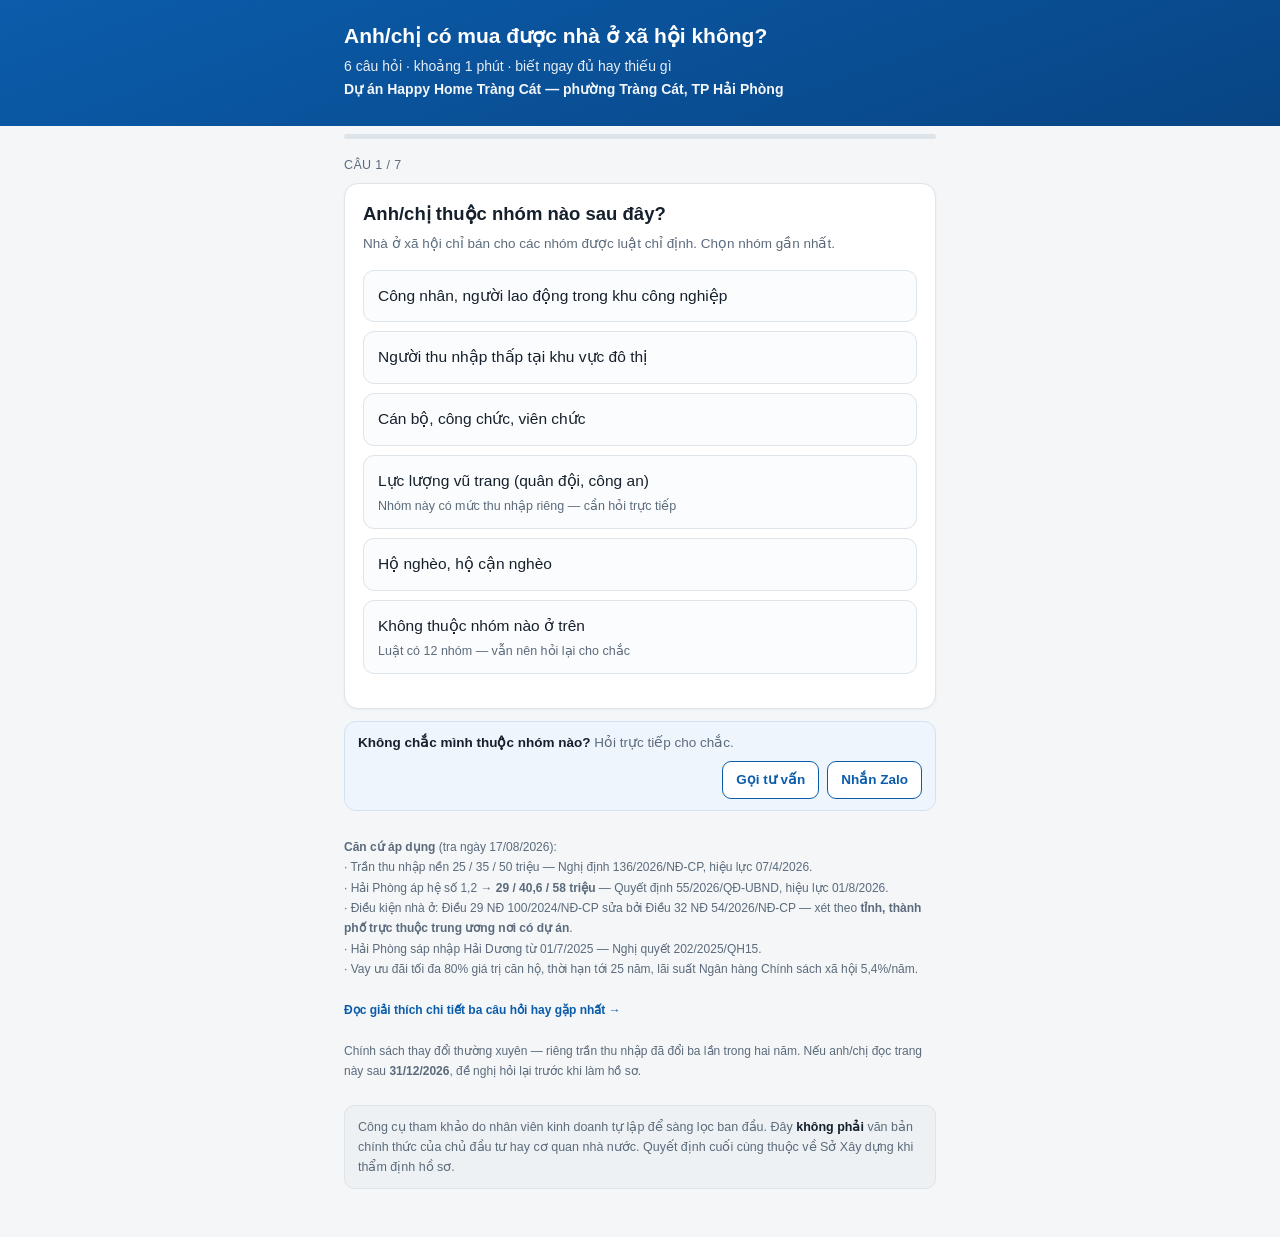
==== commit 49cce60d: "Nut goi/Zalo o moi cau hoi + dua dong mien tru xuong cuoi trang - Moi cau hoi deu co khoi "Goi tu va" ====
--- a/index.html
+++ b/index.html
@@ -22,8 +22,26 @@
   header{background:linear-gradient(160deg,var(--brand),var(--brand-d));color:#fff;padding:22px 0 26px;margin-bottom:-18px}
   header h1{margin:0 0 6px;font-size:21px;line-height:1.3;font-weight:700}
   header p{margin:0;font-size:14px;opacity:.9}
-  .disclaimer{margin-top:14px;background:rgba(255,255,255,.13);border:1px solid rgba(255,255,255,.25);
-    border-radius:10px;padding:9px 11px;font-size:12.5px;line-height:1.5}
+  /* Dat o CUOI trang, khong phai trong header — nen dung nen sang */
+  .disclaimer{margin-top:24px;background:#eef1f4;border:1px solid var(--line);color:var(--mute);
+    border-radius:10px;padding:11px 13px;font-size:12.5px;line-height:1.6}
+  .disclaimer b{color:var(--ink)}
+
+  /* Loi moi goi/nhan Zalo, hien o MOI cau hoi — khach bi tac la goi duoc ngay */
+  .hoingay{margin-top:12px;display:flex;flex-wrap:wrap;align-items:center;gap:9px;
+    background:#eff5fc;border:1px solid #d3e2f3;border-radius:12px;padding:11px 13px;
+    font-size:13.5px;line-height:1.45;color:var(--mute)}
+  .hoingay b{color:var(--ink)}
+  .hoingay .lk{margin-left:auto;display:flex;gap:8px;flex-wrap:wrap}
+  .hoingay a{display:inline-block;text-decoration:none;font-weight:700;font-size:13.5px;
+    padding:8px 13px;border-radius:9px;border:1.5px solid var(--brand);
+    color:var(--brand);background:#fff;white-space:nowrap}
+  .hoingay a:active{background:var(--brand);color:#fff}
+  @media(max-width:430px){
+    .hoingay{gap:8px}
+    .hoingay .lk{margin-left:0;width:100%}
+    .hoingay a{flex:1 1 45%;text-align:center}
+  }
 
   .bar{height:5px;background:var(--line);border-radius:99px;overflow:hidden;margin:26px 0 16px}
   .bar i{display:block;height:100%;background:var(--brand);width:0;transition:width .3s ease}
@@ -96,11 +114,6 @@
     <h1>Anh/chị có mua được nhà ở xã hội không?</h1>
     <p>6 câu hỏi · khoảng 1 phút · biết ngay đủ hay thiếu gì</p>
     <p id="tenDuAn" style="font-weight:600;opacity:.95"></p>
-    <div class="disclaimer">
-      Công cụ tham khảo do nhân viên kinh doanh tự lập để sàng lọc ban đầu.
-      Đây <b>không phải</b> văn bản chính thức của chủ đầu tư hay cơ quan nhà nước.
-      Quyết định cuối cùng thuộc về Sở Xây dựng khi thẩm định hồ sơ.
-    </div>
   </div>
 </header>
 
@@ -109,6 +122,12 @@
   <div id="app"></div>
 
   <footer id="canCu"></footer>
+
+  <div class="disclaimer">
+    Công cụ tham khảo do nhân viên kinh doanh tự lập để sàng lọc ban đầu.
+    Đây <b>không phải</b> văn bản chính thức của chủ đầu tư hay cơ quan nhà nước.
+    Quyết định cuối cùng thuộc về Sở Xây dựng khi thẩm định hồ sơ.
+  </div>
 </div>
 
 <script>
@@ -298,6 +317,31 @@
 }
 ];
 
+/* ── Lời mời gọi/nhắn, hiện ở MỌI câu hỏi ────────────────────
+   Khách bí ở câu nào là gọi được ngay tại câu đó, không phải trả lời hết
+   6 câu mới thấy số. Sửa lời mời thì sửa ở đây — mỗi câu một dòng.      */
+const LOI_HOI = {
+  doiTuong:'Không chắc mình thuộc nhóm nào?',
+  nhaO    :'Nhà đứng tên bố mẹ, nhà chung sổ, đang ở trọ… khó chọn?',
+  honNhan :'Trường hợp của anh/chị hơi khác?',
+  thuNhap :'Lương có thưởng, có tăng ca — tính thế nào cho đúng?',
+  daHuong :'Không nhớ đã từng được hỗ trợ nhà ở hay chưa?',
+  giay    :'Chưa rõ giấy này xin ở đâu?',
+  gia     :'Muốn biết giá đợt này và mức vay thực tế?'
+};
+
+function khoiHoiNgay(key){
+  if(!NV.sdt && !NV.zalo) return '';
+  const loi = LOI_HOI[key] || 'Chưa rõ chọn mục nào?';
+  return `<div class="hoingay">
+      <span><b>${loi}</b> Hỏi trực tiếp cho chắc.</span>
+      <span class="lk">
+        ${NV.sdt ?`<a href="tel:${NV.sdt}">Gọi tư vấn</a>`:''}
+        ${NV.zalo?`<a href="${NV.zalo}" target="_blank" rel="noopener">Nhắn Zalo</a>`:''}
+      </span>
+    </div>`;
+}
+
 /* ── Vẽ giao diện ────────────────────────────────────────────── */
 function render(){
   bar.style.width = Math.round(step/STEPS.length*100)+'%';
@@ -347,7 +391,8 @@
         ${st.type!=='choice'?`<button class="go" id="next">${st.type==='money'?'Xem kết quả':'Tiếp tục'}</button>`:''}
         ${st.type==='money'?'<button class="back" id="skip">Bỏ qua</button>':''}
       </div>
-    </div>`;
+    </div>
+    ${khoiHoiNgay(st.key)}`;
 
   app.querySelectorAll('.opt').forEach(b=>b.onclick=()=>{
     S[STEPS[step].key]=b.dataset.v; step++; render();
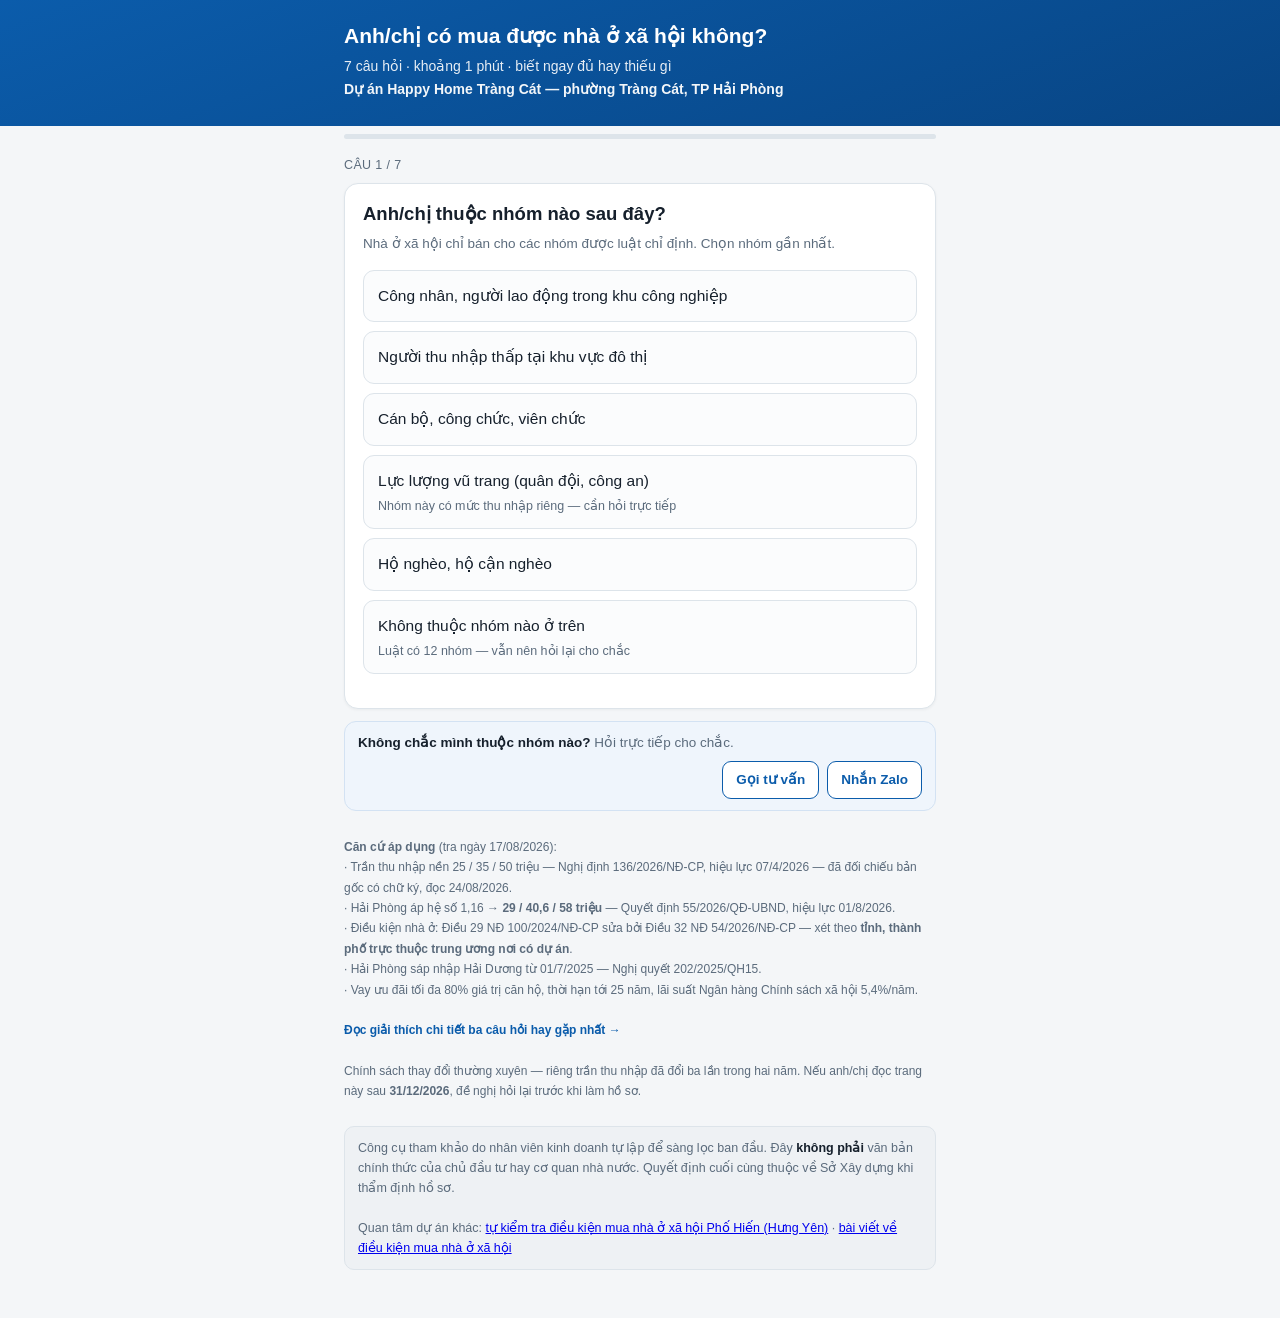
==== commit 01116b2c: "Tach trang Pho Hien + chung mot bo ma cho moi du an - web/tu-kiem-tra.js + web/tu-kiem-tra.css: tach" ====
--- a/index.html
+++ b/index.html
@@ -3,116 +3,23 @@
 <head>
 <meta charset="UTF-8">
 <meta name="viewport" content="width=device-width, initial-scale=1, viewport-fit=cover">
-<title>Tự kiểm tra điều kiện mua nhà ở xã hội</title>
-<meta name="description" content="6 câu hỏi, khoảng 1 phút — biết ngay anh/chị có đủ điều kiện mua nhà ở xã hội hay chưa, thiếu gì và phải làm giấy tờ nào.">
+<title>Tự kiểm tra điều kiện mua nhà ở xã hội Tràng Cát (Hải Phòng)</title>
+<meta name="description" content="Vài câu hỏi, khoảng 1 phút — biết ngay anh/chị có đủ điều kiện mua nhà ở xã hội Happy Home Tràng Cát hay chưa, thiếu gì và phải làm giấy tờ nào.">
 <meta name="robots" content="index,follow">
-<style>
-  :root{
-    --bg:#f4f6f8; --card:#fff; --ink:#16202c; --mute:#5b6b7c; --line:#dde4ea;
-    --brand:#0b5cab; --brand-d:#084584; --ok:#0f8a4c; --okbg:#e8f6ee;
-    --warn:#a06a00; --warnbg:#fdf3e0; --bad:#c02626; --badbg:#fcecec;
-    --r:14px;
-  }
-  *{box-sizing:border-box;-webkit-tap-highlight-color:transparent}
-  body{margin:0;background:var(--bg);color:var(--ink);
-    font:16px/1.6 -apple-system,BlinkMacSystemFont,"Segoe UI",Roboto,"Helvetica Neue",Arial,sans-serif;
-    padding:0 0 48px}
-  .wrap{max-width:620px;margin:0 auto;padding:0 14px}
-
-  header{background:linear-gradient(160deg,var(--brand),var(--brand-d));color:#fff;padding:22px 0 26px;margin-bottom:-18px}
-  header h1{margin:0 0 6px;font-size:21px;line-height:1.3;font-weight:700}
-  header p{margin:0;font-size:14px;opacity:.9}
-  /* Dat o CUOI trang, khong phai trong header — nen dung nen sang */
-  .disclaimer{margin-top:24px;background:#eef1f4;border:1px solid var(--line);color:var(--mute);
-    border-radius:10px;padding:11px 13px;font-size:12.5px;line-height:1.6}
-  .disclaimer b{color:var(--ink)}
-
-  /* Loi moi goi/nhan Zalo, hien o MOI cau hoi — khach bi tac la goi duoc ngay */
-  .hoingay{margin-top:12px;display:flex;flex-wrap:wrap;align-items:center;gap:9px;
-    background:#eff5fc;border:1px solid #d3e2f3;border-radius:12px;padding:11px 13px;
-    font-size:13.5px;line-height:1.45;color:var(--mute)}
-  .hoingay b{color:var(--ink)}
-  .hoingay .lk{margin-left:auto;display:flex;gap:8px;flex-wrap:wrap}
-  .hoingay a{display:inline-block;text-decoration:none;font-weight:700;font-size:13.5px;
-    padding:8px 13px;border-radius:9px;border:1.5px solid var(--brand);
-    color:var(--brand);background:#fff;white-space:nowrap}
-  .hoingay a:active{background:var(--brand);color:#fff}
-  @media(max-width:430px){
-    .hoingay{gap:8px}
-    .hoingay .lk{margin-left:0;width:100%}
-    .hoingay a{flex:1 1 45%;text-align:center}
-  }
-
-  .bar{height:5px;background:var(--line);border-radius:99px;overflow:hidden;margin:26px 0 16px}
-  .bar i{display:block;height:100%;background:var(--brand);width:0;transition:width .3s ease}
-  .stepno{font-size:12.5px;color:var(--mute);letter-spacing:.03em;text-transform:uppercase;margin-bottom:8px}
-
-  .card{background:var(--card);border:1px solid var(--line);border-radius:var(--r);padding:18px;
-    box-shadow:0 1px 3px rgba(16,32,48,.05)}
-  h2{margin:0 0 6px;font-size:18.5px;line-height:1.35}
-  .hint{margin:0 0 15px;font-size:13.5px;color:var(--mute)}
-
-  .opt{display:block;width:100%;text-align:left;background:#fbfcfd;border:1.5px solid var(--line);
-    border-radius:11px;padding:13px 14px;margin-bottom:9px;font:inherit;font-size:15.5px;color:var(--ink);cursor:pointer}
-  .opt:hover{border-color:#b9c9d8;background:#f7fafc}
-  .opt.sel{border-color:var(--brand);background:#eef5fc;font-weight:600}
-  .opt small{display:block;font-weight:400;font-size:12.5px;color:var(--mute);margin-top:3px;line-height:1.45}
-
-  label.fl{display:block;font-size:14px;font-weight:600;margin:0 0 6px}
-  input[type=number],input[type=text],input[type=tel]{width:100%;padding:12px 13px;font:inherit;
-    border:1.5px solid var(--line);border-radius:10px;background:#fbfcfd}
-  input:focus{outline:none;border-color:var(--brand);background:#fff}
-  .unit{display:flex;align-items:center;gap:9px}
-  .unit span{font-size:14px;color:var(--mute);white-space:nowrap}
-
-  .nav{display:flex;gap:9px;margin-top:16px}
-  button.go{flex:1;background:var(--brand);color:#fff;border:0;border-radius:11px;padding:14px;
-    font:inherit;font-weight:700;font-size:16px;cursor:pointer}
-  button.go:disabled{background:#a9bccd;cursor:not-allowed}
-  button.back{background:#fff;color:var(--mute);border:1.5px solid var(--line);border-radius:11px;
-    padding:14px 18px;font:inherit;cursor:pointer}
-
-  .verdict{border-radius:var(--r);padding:18px;margin-bottom:14px;border:1.5px solid}
-  .verdict h2{font-size:20px;margin:0 0 5px}
-  .verdict p{margin:0;font-size:14.5px}
-  .v-ok{background:var(--okbg);border-color:#b6e0c8;color:#0a5c33}
-  .v-warn{background:var(--warnbg);border-color:#f0d9a8;color:#6d4800}
-  .v-bad{background:var(--badbg);border-color:#f2c2c2;color:#8f1a1a}
-
-  ul.checks{list-style:none;padding:0;margin:0}
-  ul.checks li{display:flex;gap:10px;padding:11px 0;border-bottom:1px solid var(--line);font-size:14.5px;line-height:1.55}
-  ul.checks li:last-child{border-bottom:0}
-  ul.checks b{font-weight:700}
-  .ic{flex:0 0 20px;font-size:16px;line-height:1.4}
-  .sub{display:block;color:var(--mute);font-size:13px;margin-top:2px}
-
-  .money{background:#f0f5fa;border:1px solid #d4e2ef;border-radius:11px;padding:14px;margin-top:6px}
-  .money table{width:100%;border-collapse:collapse;font-size:14.5px}
-  .money td{padding:6px 0}
-  .money td:last-child{text-align:right;font-weight:700;white-space:nowrap}
-  .money .big{font-size:19px;color:var(--brand-d)}
-
-  .note{font-size:13px;color:var(--mute);line-height:1.6;margin-top:12px;
-    background:#fafbfc;border-left:3px solid var(--line);padding:9px 12px;border-radius:0 8px 8px 0}
-
-  .consent{display:flex;gap:10px;align-items:flex-start;font-size:12.8px;line-height:1.6;
-    color:var(--mute);margin:14px 0 12px}
-  .consent input{flex:0 0 19px;width:19px;height:19px;margin-top:2px;accent-color:var(--brand)}
-
-  h3.sec{font-size:15px;margin:22px 0 10px;letter-spacing:.02em;text-transform:uppercase;color:var(--mute)}
-  footer{margin-top:26px;font-size:12px;color:var(--mute);line-height:1.7}
-  footer a{color:var(--brand)}
-  .tag{display:inline-block;font-size:11px;padding:2px 7px;border-radius:99px;
-    background:#eef2f6;color:var(--mute);margin-left:5px;vertical-align:middle}
-  .hide{display:none}
-</style>
+<link rel="canonical" href="https://ongchunoxh.com/">
+<meta property="og:type" content="website">
+<meta property="og:locale" content="vi_VN">
+<meta property="og:url" content="https://ongchunoxh.com/">
+<meta property="og:title" content="Anh/chị có mua được nhà ở xã hội Tràng Cát không?">
+<meta property="og:description" content="Trả lời vài câu hỏi trong khoảng 1 phút để biết mình đủ hay thiếu điều kiện, và còn phải làm giấy tờ nào.">
+<link rel="stylesheet" href="tu-kiem-tra.css">
 </head>
 <body>
 
 <header>
   <div class="wrap">
     <h1>Anh/chị có mua được nhà ở xã hội không?</h1>
-    <p>6 câu hỏi · khoảng 1 phút · biết ngay đủ hay thiếu gì</p>
+    <p><span id="soCau">7 câu hỏi</span> · khoảng 1 phút · biết ngay đủ hay thiếu gì</p>
     <p id="tenDuAn" style="font-weight:600;opacity:.95"></p>
   </div>
 </header>
@@ -127,619 +34,18 @@
     Công cụ tham khảo do nhân viên kinh doanh tự lập để sàng lọc ban đầu.
     Đây <b>không phải</b> văn bản chính thức của chủ đầu tư hay cơ quan nhà nước.
     Quyết định cuối cùng thuộc về Sở Xây dựng khi thẩm định hồ sơ.
+    <br><br>
+    Quan tâm dự án khác: <a href="/pho-hien/">tự kiểm tra điều kiện mua nhà ở xã hội Phố Hiến (Hưng Yên)</a>
+    · <a href="/bai-viet/">bài viết về điều kiện mua nhà ở xã hội</a>
   </div>
 </div>
 
 <script>
-/* ═══════════════════════════════════════════════════════════════
-   BA LỚP DỮ LIỆU — sửa đúng lớp, không sửa lẫn sang lớp khác.
+/* Trang này chạy dự án nào — khai TRƯỚC khi nạp tu-kiem-tra.js.
+   Cùng một bộ mã chạy cho mọi dự án; đổi dự án = đổi đúng dòng dưới đây. */
+window.TRANG = { duAn:'trang-cat', nguoiBan:'nam' };
+</script>
+<script src="tu-kiem-tra.js"></script>
 
-   Lớp 1 CHINH_SACH  · luật, dùng chung mọi dự án · đổi khi có nghị định mới
-   Lớp 2 DU_AN       · từng dự án · thêm dự án mới = thêm một khối
-   Lớp 3 NGUOI_BAN   · từng nhân viên · thêm người mới = thêm một dòng
-
-   Chọn lúc chạy bằng địa chỉ link:
-     ...?da=trang-cat&nv=nam&n=fb
-     da = mã dự án · nv = mã nhân viên · n = kênh (để biết khách đến từ đâu)
-   Không có tham số thì dùng MAC_DINH bên dưới.
-   ═══════════════════════════════════════════════════════════════ */
-
-/* ── LỚP 1 · CHÍNH SÁCH ─────────────────────────────────────── */
-const CHINH_SACH = {
-  traNgay : '17/08/2026',
-  hetHan  : '2026-12-31',          // qua mốc này trang tự hiện cảnh báo phải tra lại
-
-  /* Trần thu nhập NỀN toàn quốc — triệu đồng/tháng, thực nhận bình quân 12 tháng.
-     Nghị định 136/2026/NĐ-CP, hiệu lực 07/4/2026.
-     Lịch sử: 15/30 (NĐ 100/2024) → 20/30/40 (NĐ 261/2025) → 25/35/50 (NĐ 136/2026).
-     Ba lần đổi trong hai năm — luôn tra lại trước khi tin con số này. */
-  tranNen : { docthan:25, nuoicon:35, kethon:50 },
-  tranNguon : 'Nghị định 136/2026/NĐ-CP, hiệu lực 07/4/2026',
-
-  /* Vay ưu đãi Ngân hàng Chính sách xã hội */
-  vay : { tyLeToiDa:0.80, namToiDa:25, laiSuat:5.4 },
-
-  /* Diện tích bình quân tối đa vẫn được coi là chưa có nhà */
-  m2BinhQuan : 15,
-
-  /* Điều kiện nhà ở xét theo đơn vị hành chính nào */
-  phamViNhaO : 'Điều 29 NĐ 100/2024/NĐ-CP sửa bởi Điều 32 NĐ 54/2026/NĐ-CP — xét theo <b>tỉnh, thành phố trực thuộc trung ương nơi có dự án</b>'
-};
-
-/* ── LỚP 2 · DỰ ÁN ──────────────────────────────────────────── */
-const DU_AN = {
-
-  'trang-cat': {
-    ten     : 'Happy Home Tràng Cát',
-    diaChi  : 'phường Tràng Cát, TP Hải Phòng',
-    tinh    : 'thành phố Hải Phòng',      // đơn vị hành chính xét điều kiện nhà ở
-    tinhNgan: 'Hải Phòng',
-
-    heSo      : 1.16,                      // nhân với tranNen ra trần của địa phương
-    heSoNguon : 'Quyết định 55/2026/QĐ-UBND, hiệu lực 01/8/2026',
-
-    /* Cảnh báo riêng của địa bàn — để trống nếu dự án khác không có */
-    luuYNhaO : 'Lưu ý: Hải Dương đã sáp nhập vào Hải Phòng từ 01/7/2025. Nhà ở Chí Linh, Kinh Môn, Bình Giang… nay tính là nhà tại Hải Phòng.',
-    luuYNguon: 'Hải Phòng sáp nhập Hải Dương từ 01/7/2025 — Nghị quyết 202/2025/QH15',
-
-    laiDuAn  : 5.9,                        // gói lãi suất riêng của dự án, null nếu chưa có
-    vanPhong : 'Vincom Plaza Ngô Quyền',
-
-    /* Giá — VnExpress 25/12/2025 */
-    gia      : '21,2–23,7 triệu/m² · căn nhỏ nhất khoảng 600 triệu, lớn nhất khoảng 1,64 tỷ',
-    giaNguon : 'VnExpress, 25/12/2025',
-    giaGoiY  : 750,                        // số điền sẵn ở ô giá, triệu đồng
-
-    /* Tiến độ đóng tiền — market.vinhomes.vn, tra 8/2026 */
-    thanhToan: '30% khi ký hợp đồng · 10% mỗi đợt vào ngày 60 / 120 / 180 / 240 · 25% khi bàn giao (kèm VAT và phí bảo trì) · 5% khi có sổ',
-    ttNguon  : 'market.vinhomes.vn — đơn vị phân phối, tra tháng 8/2026'
-  }
-
-  /* ── MẪU THÊM DỰ ÁN MỚI — chép khối dưới, bỏ dấu chú thích, điền đủ ──
-  ,'ma-du-an': {
-    ten:'', diaChi:'', tinh:'', tinhNgan:'',
-    heSo:null, heSoNguon:'',        // ⚠️ phải tra quyết định của tỉnh đó, KHÔNG mượn hệ số 1,16
-    luuYNhaO:'', luuYNguon:'',
-    laiDuAn:null, vanPhong:'',
-    gia:'', giaNguon:'', giaGoiY:0,
-    thanhToan:'', ttNguon:''
-  }
-  ── heSo để null thì công cụ tự khoá lại, không cho khách trả lời sai ── */
-};
-
-/* ── LỚP 3 · NGƯỜI BÁN ──────────────────────────────────────── */
-const NGUOI_BAN = {
-  'nam' : { ten:'Trần Ngọc Nam', sdt:'0973319559', zalo:'https://zalo.me/0973319559' }
-  /* ,'ten-ma': { ten:'', sdt:'', zalo:'https://zalo.me/<số>' } */
-};
-
-/* Nơi nhận thông tin khách để lại. Để trống → mở Zalo của người bán.
-   Điền URL Google Apps Script vào đây thì mọi dự án, mọi nhân viên đổ chung một bảng. */
-const NOI_NHAN = 'https://script.google.com/macros/s/AKfycbwZN0KZv3CF1UcVUZpRk7nMPQrg6i9wns3EicIWlKLgX0s0lFxBUwI15aRygP-tziHKgQ/exec';
-
-const MAC_DINH = { duAn:'trang-cat', nguoiBan:'nam' };
-
-/* ═══════════════════════════════════════════════════════════════
-   Từ đây trở xuống là phần chạy — bình thường không cần sửa
-   ═══════════════════════════════════════════════════════════════ */
-
-const Q  = new URLSearchParams(location.search);
-const DA = DU_AN[Q.get('da')]        || DU_AN[MAC_DINH.duAn];
-const NV = NGUOI_BAN[Q.get('nv')]    || NGUOI_BAN[MAC_DINH.nguoiBan];
-const KENH = Q.get('n') || 'truc-tiep';
-
-/* Trần thu nhập của địa bàn = trần nền × hệ số tỉnh */
-const TRAN = (() => {
-  const t = {}, h = DA.heSo;
-  for(const k in CHINH_SACH.tranNen) t[k] = Math.round(CHINH_SACH.tranNen[k]*h*10)/10;
-  return t;
-})();
-
-const VAY = {
-  tyLeToiDa : CHINH_SACH.vay.tyLeToiDa,
-  namToiDa  : CHINH_SACH.vay.namToiDa,
-  laiNHCSXH : CHINH_SACH.vay.laiSuat,
-  laiDuAn   : DA.laiDuAn
-};
-
-const S = {};              // câu trả lời
-let step = 0;
-const app = document.getElementById('app');
-const bar = document.getElementById('bar');
-
-const fmt = n => n.toLocaleString('vi-VN',{maximumFractionDigits:1});
-
-/* ── Định nghĩa các bước ─────────────────────────────────────── */
-const STEPS = [
-{
-  key:'doiTuong', type:'choice',
-  q:'Anh/chị thuộc nhóm nào sau đây?',
-  hint:'Nhà ở xã hội chỉ bán cho các nhóm được luật chỉ định. Chọn nhóm gần nhất.',
-  opts:[
-    {v:'kcn',   t:'Công nhân, người lao động trong khu công nghiệp'},
-    {v:'thap',  t:'Người thu nhập thấp tại khu vực đô thị'},
-    {v:'canbo', t:'Cán bộ, công chức, viên chức'},
-    {v:'llvt',  t:'Lực lượng vũ trang (quân đội, công an)', s:'Nhóm này có mức thu nhập riêng — cần hỏi trực tiếp'},
-    {v:'ngheo', t:'Hộ nghèo, hộ cận nghèo'},
-    {v:'khac',  t:'Không thuộc nhóm nào ở trên', s:'Luật có 12 nhóm — vẫn nên hỏi lại cho chắc'}
-  ]
-},
-{
-  key:'nhaO', type:'choice',
-  q:`Anh/chị hoặc vợ/chồng có đang đứng tên nhà ở nào <u>tại ${DA.tinh}</u> không?`,
-  hint:DA.luuYNhaO || `Điều kiện nhà ở xét trong phạm vi ${DA.tinh} — nơi có dự án.`,
-  opts:[
-    {v:'khong', t:'Không có nhà nào đứng tên'},
-    {v:'khac',  t:'Có nhà, nhưng ở tỉnh/thành phố khác', s:'Nhà ở quê tỉnh khác — không ảnh hưởng tới điều kiện'},
-    {v:'hp15d', t:`Có nhà tại ${DA.tinhNgan}, bình quân dưới ${CHINH_SACH.m2BinhQuan} m²/người`},
-    {v:'hp15t', t:`Có nhà tại ${DA.tinhNgan}, bình quân từ ${CHINH_SACH.m2BinhQuan} m²/người trở lên`}
-  ]
-},
-{
-  key:'honNhan', type:'choice',
-  q:'Tình trạng hôn nhân của anh/chị?',
-  hint:'Mỗi trường hợp có một mức trần thu nhập khác nhau.',
-  opts:[
-    {v:'docthan', t:'Độc thân',                        s:`Trần thu nhập ${fmt(TRAN.docthan)} triệu/tháng`},
-    {v:'nuoicon', t:'Độc thân, đang nuôi con chưa thành niên', s:`Trần thu nhập ${fmt(TRAN.nuoicon)} triệu/tháng`},
-    {v:'kethon',  t:'Đã kết hôn',                      s:`Trần ${fmt(TRAN.kethon)} triệu/tháng — tính tổng cả hai vợ chồng`}
-  ]
-},
-{
-  key:'thuNhap', type:'number',
-  q:'Thu nhập thực nhận bình quân mỗi tháng là bao nhiêu?',
-  hint:'Là số tiền thực tế nhận về sau khi trừ bảo hiểm và thuế. Nếu đã kết hôn thì cộng tổng thu nhập hai vợ chồng.',
-  unit:'triệu đồng/tháng', min:0, max:500
-},
-{
-  key:'daHuong', type:'choice',
-  q:'Anh/chị đã từng được hưởng chính sách hỗ trợ về nhà ở chưa?',
-  hint:'Gồm: đã mua/thuê mua nhà ở xã hội, được hỗ trợ nhà ở từ ngân sách nhà nước, được tặng nhà tình nghĩa/tình thương.',
-  opts:[
-    {v:'chua', t:'Chưa từng'},
-    {v:'roi',  t:'Đã từng được hưởng'}
-  ]
-},
-{
-  key:'giay', type:'choice',
-  q:'Anh/chị đã có Giấy xác nhận về điều kiện nhà ở chưa?',
-  hint:'Là giấy do cơ quan có thẩm quyền cấp, xác nhận anh/chị chưa có nhà. Giấy này có giá trị 06 tháng.',
-  opts:[
-    {v:'moi',  t:'Đã có, cấp trong vòng 6 tháng trở lại', s:'Rất tốt — hồ sơ có thể nộp được ngay'},
-    {v:'cu',   t:'Đã có nhưng cấp lâu hơn 6 tháng',       s:'Cần xin lại giấy mới'},
-    {v:'chua', t:'Chưa có / chưa biết giấy này'}
-  ]
-},
-{
-  key:'gia', type:'money',
-  q:'Ước tính khoản trả góp mỗi tháng',
-  hint:'Bước này không ảnh hưởng tới điều kiện — chỉ để anh/chị biết trước con số phải trả hàng tháng. Có thể bỏ qua.'
-}
-];
-
-/* ── Lời mời gọi/nhắn, hiện ở MỌI câu hỏi ────────────────────
-   Khách bí ở câu nào là gọi được ngay tại câu đó, không phải trả lời hết
-   6 câu mới thấy số. Sửa lời mời thì sửa ở đây — mỗi câu một dòng.      */
-const LOI_HOI = {
-  doiTuong:'Không chắc mình thuộc nhóm nào?',
-  nhaO    :'Nhà đứng tên bố mẹ, nhà chung sổ, đang ở trọ… khó chọn?',
-  honNhan :'Trường hợp của anh/chị hơi khác?',
-  thuNhap :'Lương có thưởng, có tăng ca — tính thế nào cho đúng?',
-  daHuong :'Không nhớ đã từng được hỗ trợ nhà ở hay chưa?',
-  giay    :'Chưa rõ giấy này xin ở đâu?',
-  gia     :'Muốn biết giá đợt này và mức vay thực tế?'
-};
-
-function khoiHoiNgay(key){
-  if(!NV.sdt && !NV.zalo) return '';
-  const loi = LOI_HOI[key] || 'Chưa rõ chọn mục nào?';
-  return `<div class="hoingay">
-      <span><b>${loi}</b> Hỏi trực tiếp cho chắc.</span>
-      <span class="lk">
-        ${NV.sdt ?`<a href="tel:${NV.sdt}">Gọi tư vấn</a>`:''}
-        ${NV.zalo?`<a href="${NV.zalo}" target="_blank" rel="noopener">Nhắn Zalo</a>`:''}
-      </span>
-    </div>`;
-}
-
-/* ── Vẽ giao diện ────────────────────────────────────────────── */
-function render(){
-  bar.style.width = Math.round(step/STEPS.length*100)+'%';
-  window.scrollTo({top:0,behavior:'smooth'});
-
-  if(step >= STEPS.length){ return renderKetQua(); }
-
-  const st = STEPS[step];
-  let body = '';
-
-  if(st.type==='choice'){
-    body = st.opts.map(o=>
-      `<button class="opt${S[st.key]===o.v?' sel':''}" data-v="${o.v}">${o.t}${o.s?`<small>${o.s}</small>`:''}</button>`
-    ).join('');
-  }
-  else if(st.type==='number'){
-    body = `<label class="fl">Thu nhập</label>
-      <div class="unit">
-        <input type="number" id="inp" inputmode="decimal" placeholder="ví dụ: 18" step="0.1"
-               min="${st.min}" max="${st.max}" value="${S[st.key]??''}">
-        <span>${st.unit}</span>
-      </div>`;
-  }
-  else if(st.type==='money'){
-    body = `<label class="fl">Giá căn hộ đang quan tâm</label>
-      <div class="unit">
-        <input type="number" id="gia" inputmode="decimal" placeholder="ví dụ: 650" step="1" value="${S.gia??''}">
-        <span>triệu đồng</span>
-      </div>
-      <label class="fl" style="margin-top:14px">Số tiền đã chuẩn bị được</label>
-      <div class="unit">
-        <input type="number" id="von" inputmode="decimal" placeholder="ví dụ: 150" step="1" value="${S.von??''}">
-        <span>triệu đồng</span>
-      </div>
-      <div class="note">Giá bán chính thức do chủ đầu tư công bố theo từng đợt. Anh/chị cứ điền mức đang cân nhắc,
-      máy sẽ tính khoản vay và tiền trả hàng tháng tương ứng.</div>`;
-  }
-
-  app.innerHTML = `
-    <div class="stepno">Câu ${step+1} / ${STEPS.length}</div>
-    <div class="card">
-      <h2>${st.q}</h2>
-      <p class="hint">${st.hint}</p>
-      ${body}
-      <div class="nav">
-        ${step>0?'<button class="back" id="back">Quay lại</button>':''}
-        ${st.type!=='choice'?`<button class="go" id="next">${st.type==='money'?'Xem kết quả':'Tiếp tục'}</button>`:''}
-        ${st.type==='money'?'<button class="back" id="skip">Bỏ qua</button>':''}
-      </div>
-    </div>
-    ${khoiHoiNgay(st.key)}`;
-
-  app.querySelectorAll('.opt').forEach(b=>b.onclick=()=>{
-    S[STEPS[step].key]=b.dataset.v; step++; render();
-  });
-  const bk=document.getElementById('back'); if(bk) bk.onclick=()=>{step--;render();};
-  const sk=document.getElementById('skip'); if(sk) sk.onclick=()=>{S.gia=null;S.von=null;step++;render();};
-  const nx=document.getElementById('next');
-  if(nx) nx.onclick=()=>{
-    if(STEPS[step].type==='number'){
-      const v=parseFloat(document.getElementById('inp').value);
-      if(isNaN(v)||v<0){ alert('Anh/chị vui lòng nhập mức thu nhập.'); return; }
-      S[STEPS[step].key]=v;
-    } else {
-      S.gia=parseFloat(document.getElementById('gia').value)||null;
-      S.von=parseFloat(document.getElementById('von').value)||null;
-    }
-    step++; render();
-  };
-}
-
-/* ── Chấm điều kiện ──────────────────────────────────────────── */
-function chamDieuKien(){
-  const r=[]; let chan=false, hoi=false;
-
-  // 1. Đối tượng
-  if(S.doiTuong==='khac'){
-    r.push({i:'⚠️',t:'<b>Nhóm đối tượng:</b> chưa xác định',
-      s:'Luật quy định 12 nhóm được mua nhà ở xã hội. Anh/chị nên hỏi trực tiếp để đối chiếu — có thể vẫn thuộc một nhóm nào đó.'});
-    hoi=true;
-  } else if(S.doiTuong==='llvt'){
-    r.push({i:'⚠️',t:'<b>Nhóm đối tượng:</b> lực lượng vũ trang — thuộc diện được mua',
-      s:'Nhóm này có mức thu nhập tính riêng, khác mức dân sự. Cần đối chiếu trực tiếp thay vì dùng kết quả ở đây.'});
-    hoi=true;
-  } else {
-    r.push({i:'✅',t:'<b>Nhóm đối tượng:</b> thuộc diện được mua nhà ở xã hội'});
-  }
-
-  // 2. Nhà ở
-  if(S.nhaO==='hp15t'){
-    r.push({i:'🚫',t:'<b>Điều kiện nhà ở:</b> chưa đạt',
-      s:`Anh/chị đang có nhà tại ${DA.tinhNgan} với diện tích bình quân từ ${CHINH_SACH.m2BinhQuan} m²/người trở lên. Luật xét phạm vi toàn ${DA.tinh} nơi có dự án, nên trường hợp này chưa đủ điều kiện.`});
-    chan=true;
-  } else if(S.nhaO==='hp15d'){
-    r.push({i:'✅',t:`<b>Điều kiện nhà ở:</b> đạt theo diện dưới ${CHINH_SACH.m2BinhQuan} m²/người`,
-      s:'Cần giấy tờ chứng minh diện tích. Đây là điểm hay bị vướng khi thẩm định, nên chuẩn bị kỹ.'});
-  } else if(S.nhaO==='khac'){
-    r.push({i:'✅',t:'<b>Điều kiện nhà ở:</b> đạt',
-      s:`Nhà ở tỉnh/thành phố khác không ảnh hưởng. Luật chỉ xét nhà trong phạm vi ${DA.tinh}.`});
-  } else {
-    r.push({i:'✅',t:'<b>Điều kiện nhà ở:</b> đạt'});
-  }
-
-  // 3. Thu nhập
-  const tran = TRAN[S.honNhan];
-  const nhan = {docthan:'độc thân',nuoicon:'độc thân đang nuôi con chưa thành niên',kethon:'đã kết hôn (tính tổng hai người)'}[S.honNhan];
-  if(S.thuNhap > tran){
-    r.push({i:'🚫',t:`<b>Điều kiện thu nhập:</b> vượt trần`,
-      s:`Trường hợp ${nhan} có trần ${fmt(tran)} triệu/tháng tại ${DA.tinhNgan}. Anh/chị khai ${fmt(S.thuNhap)} triệu, vượt ${fmt(S.thuNhap-tran)} triệu.`});
-    chan=true;
-  } else {
-    r.push({i:'✅',t:'<b>Điều kiện thu nhập:</b> đạt',
-      s:`Trần cho trường hợp ${nhan} tại ${DA.tinhNgan} là ${fmt(tran)} triệu/tháng. Anh/chị còn cách trần ${fmt(tran-S.thuNhap)} triệu.`});
-  }
-
-  // 4. Đã hưởng chính sách
-  if(S.daHuong==='roi'){
-    r.push({i:'🚫',t:'<b>Chính sách hỗ trợ nhà ở:</b> đã hưởng',
-      s:'Mỗi người chỉ được hưởng chính sách hỗ trợ về nhà ở một lần.'});
-    chan=true;
-  } else {
-    r.push({i:'✅',t:'<b>Chính sách hỗ trợ nhà ở:</b> chưa từng hưởng'});
-  }
-
-  // 5. Giấy tờ
-  if(S.giay==='moi'){
-    r.push({i:'⭐',t:'<b>Giấy xác nhận điều kiện nhà ở:</b> đã có, còn hạn',
-      s:'Đây là lợi thế lớn. Giấy có giá trị 06 tháng, hồ sơ của anh/chị có thể nộp được ngay trong đợt này.'});
-  } else if(S.giay==='cu'){
-    r.push({i:'⚠️',t:'<b>Giấy xác nhận điều kiện nhà ở:</b> đã quá 6 tháng',
-      s:'Cần xin lại giấy mới. Thủ tục nhanh hơn lần đầu vì anh/chị đã biết đường đi.'});
-  } else {
-    r.push({i:'⚠️',t:'<b>Giấy xác nhận điều kiện nhà ở:</b> chưa có',
-      s:'Đây là giấy tờ mất thời gian nhất trong bộ hồ sơ. Nên bắt đầu xin sớm, đừng đợi đến sát hạn nộp.'});
-  }
-
-  return {r, ket: chan ? 'bad' : (hoi ? 'warn' : 'ok')};
-}
-
-/* ── Tính trả góp (phương pháp trả đều hàng tháng) ───────────── */
-function tinhTraGop(gia, von){
-  const vayToiDa = gia * VAY.tyLeToiDa;
-  const canVay   = Math.max(0, gia - (von||0));
-  const vay      = Math.min(canVay, vayToiDa);
-  const n        = VAY.namToiDa*12;
-  const tra = lai => { const r=lai/100/12; return vay*r/(1-Math.pow(1+r,-n)); };
-  return {
-    vay, thieuVon: canVay > vayToiDa ? canVay - vayToiDa : 0,
-    m1: tra(VAY.laiNHCSXH), m2: VAY.laiDuAn ? tra(VAY.laiDuAn) : null,
-    dotDau: gia*0.30
-  };
-}
-
-/* ── Màn hình kết quả ────────────────────────────────────────── */
-function renderKetQua(){
-  bar.style.width='100%';
-  const {r,ket} = chamDieuKien();
-
-  const tieude = {
-    ok  :{c:'v-ok',  h:'✅ Anh/chị đủ điều kiện nộp hồ sơ',
-          p:'Theo các thông tin vừa khai, anh/chị đáp ứng cả bốn điều kiện bắt buộc. Việc còn lại là chuẩn bị giấy tờ.'},
-    warn:{c:'v-warn',h:'⚠️ Gần đủ — còn một điểm cần đối chiếu',
-          p:'Các điều kiện chính đều đạt, nhưng có mục cần hỏi trực tiếp mới kết luận được. Đừng tự loại mình.'},
-    bad :{c:'v-bad', h:'🚫 Theo thông tin này thì chưa đủ điều kiện',
-          p:'Có ít nhất một điều kiện bắt buộc chưa đạt. Bên dưới ghi rõ vướng ở đâu.'}
-  }[ket];
-
-  let html = `<div class="verdict ${tieude.c}"><h2>${tieude.h}</h2><p>${tieude.p}</p></div>
-    <div class="card"><ul class="checks">` +
-    r.map(x=>`<li><span class="ic">${x.i}</span><span>${x.t}${x.s?`<span class="sub">${x.s}</span>`:''}</span></li>`).join('') +
-    `</ul></div>`;
-
-  /* Trả góp */
-  if(S.gia){
-    const t = tinhTraGop(S.gia, S.von);
-    html += `<h3 class="sec">Khoản phải trả hàng tháng</h3><div class="card"><div class="money"><table>
-      <tr><td>Giá căn hộ</td><td>${fmt(S.gia)} triệu</td></tr>
-      <tr><td>Vốn đã chuẩn bị</td><td>${fmt(S.von||0)} triệu</td></tr>
-      <tr><td>Số tiền cần vay</td><td>${fmt(t.vay)} triệu</td></tr>
-      <tr><td>Trả góp ${VAY.namToiDa} năm, lãi ${fmt(VAY.laiNHCSXH)}%/năm<span class="sub">Ngân hàng Chính sách xã hội</span></td><td class="big">${fmt(t.m1)} tr/tháng</td></tr>
-      ${t.m2!=null?`<tr><td>Trả góp ${VAY.namToiDa} năm, lãi ${fmt(VAY.laiDuAn)}%/năm<span class="sub">Gói ngân hàng liên kết dự án</span></td><td class="big">${fmt(t.m2)} tr/tháng</td></tr>`:''}
-      </table></div>
-      ${t.thieuVon>0?`<div class="note">⚠️ Ngân hàng chính sách cho vay tối đa ${Math.round(VAY.tyLeToiDa*100)}% giá trị căn hộ.
-        Với mức giá này, anh/chị cần chuẩn bị thêm khoảng <b>${fmt(t.thieuVon)} triệu</b> vốn tự có.</div>`:''}
-      <div class="note">Đợt đóng tiền đầu tiên theo quy định không quá 30% giá trị hợp đồng —
-        khoảng <b>${fmt(t.dotDau)} triệu</b> với mức giá trên.<br><br>
-        ⚠️ <b>Đây là số ước tính</b>, tính theo cách trả đều hàng tháng. Ngân hàng có thể áp dụng cách tính dư nợ giảm dần,
-        khi đó những năm đầu phải trả cao hơn con số này. Lãi suất ưu đãi cũng được điều chỉnh theo từng thời kỳ.
-        Con số chính thức phải lấy từ bảng tính của ngân hàng.</div>
-      </div>`;
-  }
-
-  /* Thông tin dự án */
-  if(ket!=='bad' && (DA.gia || DA.thanhToan || DA.vanPhong)){
-    html += `<h3 class="sec">Thông tin dự án ${DA.ten}</h3><div class="card">
-      ${DA.gia?`<div class="note"><b>Giá bán:</b> ${DA.gia}<br><span class="sub">Nguồn: ${DA.giaNguon}</span></div>`:''}
-      ${DA.thanhToan?`<div class="note"><b>Tiến độ đóng tiền:</b> ${DA.thanhToan}<br><span class="sub">Nguồn: ${DA.ttNguon}</span></div>`:''}
-      ${DA.vanPhong?`<div class="note"><b>Văn phòng bán hàng:</b> ${DA.vanPhong}</div>`:''}
-      <div class="note">⚠️ Giá và tiến độ thanh toán do chủ đầu tư công bố theo từng đợt và có thể đã thay đổi.
-        Trước khi ký bất cứ giấy tờ nào, đề nghị đối chiếu với bảng giá bản cứng tại văn phòng bán hàng.</div>
-      </div>`;
-  }
-
-  /* Việc cần làm */
-  if(ket!=='bad'){
-    html += `<h3 class="sec">Giấy tờ cần chuẩn bị</h3><div class="card"><ul class="checks">
-      <li><span class="ic">1</span><span><b>Đơn đăng ký mua nhà ở xã hội</b><span class="sub">Theo mẫu của chủ đầu tư</span></span></li>
-      <li><span class="ic">2</span><span><b>Giấy tờ tuỳ thân</b><span class="sub">Căn cước công dân, giấy đăng ký kết hôn hoặc giấy xác nhận độc thân</span></span></li>
-      <li><span class="ic">3</span><span><b>Giấy xác nhận về điều kiện nhà ở</b><span class="sub">Giấy này có giá trị 06 tháng${S.giay==='moi'?' — anh/chị đã có, còn hạn':''}</span></span></li>
-      <li><span class="ic">4</span><span><b>Giấy xác nhận về thu nhập</b><span class="sub">Công an cấp xã xác nhận theo quy định mới. Cơ chế hiện nay là kê khai, cam kết và hậu kiểm</span></span></li>
-      <li><span class="ic">5</span><span><b>Giấy tờ chứng minh thuộc nhóm đối tượng</b><span class="sub">Hợp đồng lao động, quyết định tuyển dụng, giấy xác nhận hộ nghèo… tuỳ nhóm</span></span></li>
-      </ul>
-      <div class="note"><b>Ba điều nên biết trước khi bắt tay làm:</b><br>
-      · Giấy xác nhận điều kiện nhà ở <b>có giá trị 06 tháng</b> — làm sớm không sợ hết hạn, nhưng làm muộn thì không kịp đợt.<br>
-      · Một bộ hồ sơ <b>dùng được cho nhiều dự án</b>, chỉ không nộp cùng lúc vào hai dự án đang mở bán.<br>
-      · Hồ sơ bị <b>hậu kiểm bởi Sở Xây dựng</b>. Khai đúng ngay từ đầu — khai sai bị huỷ kết quả kể cả khi đã trúng.</div>
-      </div>`;
-  } else {
-    html += `<h3 class="sec">Còn cửa nào không?</h3><div class="card">`;
-    if(S.nhaO==='hp15t'){
-      html += `<div class="note">Trường hợp đang có nhà, <b>Nghị quyết 201/2025/QH15</b> có mở thêm một hướng:
-        người đã có nhà thuộc sở hữu của mình nhưng <b>nhà ở cách xa nơi làm việc</b> vẫn có thể được hưởng chính sách.
-        ⚠️ Cách bao nhiêu ki-lô-mét thì được tính là "cách xa" thì cần tra văn bản hướng dẫn — đây là câu nên hỏi trực tiếp,
-        đừng tự kết luận theo hướng nào.</div>`;
-    }
-    if(S.thuNhap > TRAN[S.honNhan]){
-      html += `<div class="note">Về thu nhập: mức xét là <b>thu nhập thực nhận bình quân</b> trong 12 tháng liên tục,
-        không phải thu nhập của tháng cao nhất. Nếu anh/chị vừa tính gộp cả khoản thưởng bất thường thì nên tính lại.
-        Ngoài ra trần tại ${DA.tinhNgan} hiện là <b>${fmt(TRAN.docthan)} / ${fmt(TRAN.nuoicon)} / ${fmt(TRAN.kethon)} triệu</b>
-        (${DA.heSoNguon}) — cao hơn nhiều bài viết cũ còn lưu trên mạng.</div>`;
-    }
-    if(S.daHuong==='roi'){
-      html += `<div class="note">Chính sách hỗ trợ nhà ở chỉ được hưởng một lần. Đây là điều kiện cứng, không có ngoại lệ.
-        Nếu anh/chị chưa chắc lần trước có phải là "chính sách hỗ trợ nhà ở" theo đúng nghĩa của luật hay không thì nên hỏi lại.</div>`;
-    }
-    html += `<div class="note">Điều kiện có thể thay đổi, và hoàn cảnh của anh/chị cũng vậy.
-      Nếu muốn, để lại số điện thoại — khi có đợt mở bán mới hoặc quy định được nới, bên em sẽ báo lại.</div></div>`;
-  }
-
-  /* Ô để lại thông tin */
-  html += `<h3 class="sec">${ket==='bad'?'Nhận thông báo khi có đợt mới':'Nhận bản checklist và hướng dẫn'}</h3>
-    <div class="card" id="leadbox">
-      <p class="hint" style="margin-bottom:14px">
-        ${ket==='bad'
-          ? 'Không bắt buộc. Để lại số nếu anh/chị muốn được báo khi quy định thay đổi hoặc có đợt mở bán mới.'
-          : 'Để lại số điện thoại để nhận bản checklist giấy tờ, địa chỉ nộp từng loại giấy và lịch các mốc quan trọng của đợt này.'}
-      </p>
-      <label class="fl">Họ và tên</label>
-      <input type="text" id="ho" placeholder="Nguyễn Văn A">
-      <label class="fl" style="margin-top:12px">Số điện thoại</label>
-      <input type="tel" id="sdt" inputmode="tel" placeholder="09xxxxxxxx">
-      <label class="consent">
-        <input type="checkbox" id="dongy">
-        <span>Tôi đồng ý để <b>${NV.ten}</b> — nhân viên kinh doanh dự án ${DA.ten}, ${DA.diaChi} —
-        liên hệ với tôi qua số điện thoại trên để tư vấn về việc mua nhà ở xã hội.
-        Thông tin chỉ dùng cho mục đích này, không chuyển cho bên thứ ba, và tôi có thể yêu cầu xoá bất cứ lúc nào
-        bằng cách nhắn lại số điện thoại đó.</span>
-      </label>
-      <button class="go" id="guiLead" disabled>Gửi thông tin</button>
-      <div class="note" style="margin-top:12px">
-        Các câu trả lời ở trên chỉ được xử lý ngay trên máy của anh/chị. Không có gì được gửi đi
-        cho tới khi anh/chị bấm nút này.
-      </div>
-    </div>
-    <div class="nav" style="margin-top:14px;flex-wrap:wrap">
-      ${NV.zalo?`<a class="go" style="flex:1 1 45%;text-align:center;text-decoration:none;line-height:1.4;padding:14px" href="${NV.zalo}" target="_blank" rel="noopener">Nhắn Zalo</a>`:''}
-      ${NV.sdt?`<a class="go" style="flex:1 1 45%;text-align:center;text-decoration:none;line-height:1.4;padding:14px" href="tel:${NV.sdt}">Gọi tư vấn</a>`:''}
-      <button class="back" id="lam-lai" style="flex:1 1 100%">Kiểm tra lại từ đầu</button>
-    </div>`;
-
-  app.innerHTML = html;
-
-  const cb=document.getElementById('dongy'), btn=document.getElementById('guiLead');
-  const sdt=document.getElementById('sdt');
-  const check=()=>{ btn.disabled = !(cb.checked && /^0\d{8,10}$/.test(sdt.value.trim())); };
-  cb.onchange=check; sdt.oninput=check;
-  btn.onclick=guiLead;
-  document.getElementById('lam-lai').onclick=()=>{
-    for(const k in S) delete S[k]; step=0; render();
-  };
-}
-
-/* ── Gửi lead ────────────────────────────────────────────────── */
-function tomTat(){
-  const nhan={docthan:'Độc thân',nuoicon:'Độc thân nuôi con',kethon:'Đã kết hôn'};
-  const nhom={kcn:'Công nhân KCN',thap:'Thu nhập thấp đô thị',canbo:'Cán bộ công chức',llvt:'Lực lượng vũ trang',ngheo:'Hộ nghèo/cận nghèo',khac:'Chưa rõ nhóm'};
-  const nha ={khong:'Không có nhà',khac:'Có nhà tỉnh khác',
-              hp15d:`Có nhà ${DA.tinhNgan}, dưới ${CHINH_SACH.m2BinhQuan}m²/người`,
-              hp15t:`Có nhà ${DA.tinhNgan}, từ ${CHINH_SACH.m2BinhQuan}m²/người trở lên`};
-  const gi  ={moi:'Đã có, còn hạn',cu:'Đã có, quá 6 tháng',chua:'Chưa có'};
-  const kq  ={ok:'Đủ điều kiện',warn:'Cần đối chiếu thêm',bad:'Chưa đủ điều kiện'};
-  const ket = chamDieuKien().ket;
-  return [
-    `Nhóm: ${nhom[S.doiTuong]}`,
-    `Nhà ở: ${nha[S.nhaO]}`,
-    `Hôn nhân: ${nhan[S.honNhan]}`,
-    `Thu nhập: ${fmt(S.thuNhap)} tr/tháng (trần ${fmt(TRAN[S.honNhan])} tr)`,
-    `Đã hưởng chính sách: ${S.daHuong==='roi'?'Rồi':'Chưa'}`,
-    `Giấy xác nhận: ${gi[S.giay]}`,
-    S.gia?`Giá quan tâm: ${fmt(S.gia)} tr, vốn có: ${fmt(S.von||0)} tr`:null,
-    `Kết quả: ${kq[ket]||ket}`
-  ].filter(Boolean).join('\n');
-}
-
-/* Xếp loại khách để bên bán biết gọi ai trước — ghi thẳng vào bảng lead.
-   Không có loại nào bị vứt đi: 🚫 hôm nay có thể là khách của đợt sau. */
-function xepLoai(ket){
-  if(ket==='bad')  return 'nuoi';          // chưa đủ điều kiện → báo lại khi quy định nới hoặc có đợt mới
-  if(ket==='warn') return 'can-doi-chieu'; // cần hỏi thêm một điểm mới kết luận được
-  return S.giay==='moi' ? 'nop-ngay' : 'du-dieu-kien';
-}
-
-function guiLead(){
-  const btn=document.getElementById('guiLead');
-  const ket = chamDieuKien().ket;
-  const data={
-    ten   : document.getElementById('ho').value.trim(),
-    sdt   : document.getElementById('sdt').value.trim(),
-    duAn  : Q.get('da') || MAC_DINH.duAn,
-    nhanVien: Q.get('nv') || MAC_DINH.nguoiBan,
-    nguon : KENH,
-    ketQua: ket,
-    phanLoai: xepLoai(ket),
-    traLoi: JSON.stringify(S),
-    tomTat: tomTat(),
-    thoiDiem: new Date().toISOString()
-  };
-  btn.disabled=true; btn.textContent='Đang gửi…';
-
-  const xong = ()=>{
-    document.getElementById('leadbox').innerHTML =
-      `<div class="verdict v-ok" style="margin:0"><h2>✅ Đã ghi nhận</h2>
-       <p>Cảm ơn anh/chị. Bên em sẽ liên hệ trong thời gian sớm nhất${NV.sdt?`, hoặc anh/chị nhắn Zalo / gọi trước theo số <b>${NV.sdt}</b>`:''}.</p></div>`;
-  };
-
-  if(NOI_NHAN){
-    fetch(NOI_NHAN,{method:'POST',mode:'no-cors',
-      headers:{'Content-Type':'text/plain;charset=utf-8'},body:JSON.stringify(data)})
-      .then(xong).catch(()=>{ btn.disabled=false; btn.textContent='Gửi lại';
-        alert('Chưa gửi được. Anh/chị kiểm tra kết nối mạng và thử lại giúp em.'); });
-  } else {
-    /* Chưa gắn nơi nhận — chỉ mở được Zalo, thông tin CHƯA về tới người bán.
-       Không được báo "đã ghi nhận" ở nhánh này: khách phải biết là còn phải bấm gửi,
-       không thì họ đóng máy và tưởng xong, còn bên bán thì mất trắng khách. */
-    const msg = `Em muốn đăng ký tư vấn NOXH ${DA.ten}.\nTên: ${data.ten}\nSĐT: ${data.sdt}\n${data.tomTat}`;
-    let daChep = false;
-    if(navigator.clipboard){
-      try{ navigator.clipboard.writeText(msg); daChep = true; }catch(e){}
-    }
-    if(NV.zalo) window.open(NV.zalo,'_blank');
-    document.getElementById('leadbox').innerHTML =
-      `<div class="verdict v-warn" style="margin:0"><h2>⏳ Còn một bước nữa</h2>
-       <p>Cửa sổ Zalo vừa mở${daChep?' và nội dung đã được chép sẵn — anh/chị chỉ cần <b>dán và bấm gửi</b>':' — anh/chị nhắn giúp em nội dung bên dưới'}.
-       Chưa bấm gửi bên Zalo thì bên em <b>chưa nhận được</b> thông tin.</p></div>
-       <textarea readonly style="width:100%;margin-top:10px;padding:11px 12px;font:inherit;font-size:13.5px;
-         border:1.5px solid var(--line);border-radius:10px;background:#fbfcfd;min-height:110px;resize:vertical">${msg}</textarea>
-       ${NV.sdt?`<p class="note" style="margin-top:10px">Không dùng Zalo thì anh/chị gọi thẳng số <b>${NV.sdt}</b> cũng được.</p>`:''}`;
-  }
-}
-
-/* ── Căn cứ pháp lý, tự sinh theo dự án đang chọn ────────────── */
-function veCanCu(){
-  document.title = `Tự kiểm tra điều kiện mua nhà ở xã hội — ${DA.ten}`;
-  document.getElementById('tenDuAn').textContent = `Dự án ${DA.ten} — ${DA.diaChi}`;
-  const t = CHINH_SACH.tranNen;
-  document.getElementById('canCu').innerHTML = `
-    <b>Căn cứ áp dụng</b> (tra ngày ${CHINH_SACH.traNgay}):<br>
-    · Trần thu nhập nền ${fmt(t.docthan)} / ${fmt(t.nuoicon)} / ${fmt(t.kethon)} triệu — ${CHINH_SACH.tranNguon}.<br>
-    · ${DA.tinhNgan} áp hệ số ${fmt(DA.heSo)} → <b>${fmt(TRAN.docthan)} / ${fmt(TRAN.nuoicon)} / ${fmt(TRAN.kethon)} triệu</b> — ${DA.heSoNguon}.<br>
-    · Điều kiện nhà ở: ${CHINH_SACH.phamViNhaO}.<br>
-    ${DA.luuYNguon?`· ${DA.luuYNguon}.<br>`:''}
-    · Vay ưu đãi tối đa ${Math.round(CHINH_SACH.vay.tyLeToiDa*100)}% giá trị căn hộ, thời hạn tới ${CHINH_SACH.vay.namToiDa} năm,
-      lãi suất Ngân hàng Chính sách xã hội ${fmt(CHINH_SACH.vay.laiSuat)}%/năm.<br>
-    <br>
-    <a href="/bai-viet/" style="color:#0b5cab;font-weight:600;text-decoration:none">Đọc giải thích chi tiết ba câu hỏi hay gặp nhất →</a><br>
-    <br>
-    Chính sách thay đổi thường xuyên — riêng trần thu nhập đã đổi ba lần trong hai năm.
-    Nếu anh/chị đọc trang này sau <b>${CHINH_SACH.hetHan.split('-').reverse().join('/')}</b>, đề nghị hỏi lại trước khi làm hồ sơ.`;
-
-  /* Quá hạn rà soát → nói thẳng ngay đầu trang, không giấu xuống chân trang */
-  if(new Date().toISOString().slice(0,10) > CHINH_SACH.hetHan){
-    const c=document.createElement('div');
-    c.style.cssText='background:#fff4e5;border:1px solid #f0b429;color:#7a4a00;margin:14px 0;padding:12px;border-radius:8px;font-size:13px;line-height:1.6';
-    c.innerHTML = `⚠️ <b>Số liệu trên trang này lấy ngày ${CHINH_SACH.traNgay} và đã quá hạn rà soát.</b>
-      Trần thu nhập và lãi suất có thể đã thay đổi. Kết quả chỉ nên dùng để tham khảo — đề nghị hỏi lại trước khi làm hồ sơ.`;
-    app.parentNode.insertBefore(c, app);
-  }
-}
-
-/* ── Khoá lại nếu dự án chưa được cấu hình đủ ────────────────── */
-if(!DA || !DA.heSo){
-  app.innerHTML = `<div class="verdict v-warn"><h2>⚠️ Dự án chưa được cấu hình</h2>
-    <p>Thiếu hệ số trần thu nhập của địa phương. Chưa tra được quyết định của tỉnh thì không chạy công cụ —
-    đưa ra con số sai còn tệ hơn không đưa gì. Đề nghị liên hệ người quản trị trang.</p></div>`;
-} else {
-  veCanCu();
-  render();
-}
-</script>
 </body>
 </html>
--- a/tu-kiem-tra.css
+++ b/tu-kiem-tra.css
@@ -0,0 +1,98 @@
+  :root{
+    --bg:#f4f6f8; --card:#fff; --ink:#16202c; --mute:#5b6b7c; --line:#dde4ea;
+    --brand:#0b5cab; --brand-d:#084584; --ok:#0f8a4c; --okbg:#e8f6ee;
+    --warn:#a06a00; --warnbg:#fdf3e0; --bad:#c02626; --badbg:#fcecec;
+    --r:14px;
+  }
+  *{box-sizing:border-box;-webkit-tap-highlight-color:transparent}
+  body{margin:0;background:var(--bg);color:var(--ink);
+    font:16px/1.6 -apple-system,BlinkMacSystemFont,"Segoe UI",Roboto,"Helvetica Neue",Arial,sans-serif;
+    padding:0 0 48px}
+  .wrap{max-width:620px;margin:0 auto;padding:0 14px}
+
+  header{background:linear-gradient(160deg,var(--brand),var(--brand-d));color:#fff;padding:22px 0 26px;margin-bottom:-18px}
+  header h1{margin:0 0 6px;font-size:21px;line-height:1.3;font-weight:700}
+  header p{margin:0;font-size:14px;opacity:.9}
+  /* Dat o CUOI trang, khong phai trong header — nen dung nen sang */
+  .disclaimer{margin-top:24px;background:#eef1f4;border:1px solid var(--line);color:var(--mute);
+    border-radius:10px;padding:11px 13px;font-size:12.5px;line-height:1.6}
+  .disclaimer b{color:var(--ink)}
+
+  /* Loi moi goi/nhan Zalo, hien o MOI cau hoi — khach bi tac la goi duoc ngay */
+  .hoingay{margin-top:12px;display:flex;flex-wrap:wrap;align-items:center;gap:9px;
+    background:#eff5fc;border:1px solid #d3e2f3;border-radius:12px;padding:11px 13px;
+    font-size:13.5px;line-height:1.45;color:var(--mute)}
+  .hoingay b{color:var(--ink)}
+  .hoingay .lk{margin-left:auto;display:flex;gap:8px;flex-wrap:wrap}
+  .hoingay a{display:inline-block;text-decoration:none;font-weight:700;font-size:13.5px;
+    padding:8px 13px;border-radius:9px;border:1.5px solid var(--brand);
+    color:var(--brand);background:#fff;white-space:nowrap}
+  .hoingay a:active{background:var(--brand);color:#fff}
+  @media(max-width:430px){
+    .hoingay{gap:8px}
+    .hoingay .lk{margin-left:0;width:100%}
+    .hoingay a{flex:1 1 45%;text-align:center}
+  }
+
+  .bar{height:5px;background:var(--line);border-radius:99px;overflow:hidden;margin:26px 0 16px}
+  .bar i{display:block;height:100%;background:var(--brand);width:0;transition:width .3s ease}
+  .stepno{font-size:12.5px;color:var(--mute);letter-spacing:.03em;text-transform:uppercase;margin-bottom:8px}
+
+  .card{background:var(--card);border:1px solid var(--line);border-radius:var(--r);padding:18px;
+    box-shadow:0 1px 3px rgba(16,32,48,.05)}
+  h2{margin:0 0 6px;font-size:18.5px;line-height:1.35}
+  .hint{margin:0 0 15px;font-size:13.5px;color:var(--mute)}
+
+  .opt{display:block;width:100%;text-align:left;background:#fbfcfd;border:1.5px solid var(--line);
+    border-radius:11px;padding:13px 14px;margin-bottom:9px;font:inherit;font-size:15.5px;color:var(--ink);cursor:pointer}
+  .opt:hover{border-color:#b9c9d8;background:#f7fafc}
+  .opt.sel{border-color:var(--brand);background:#eef5fc;font-weight:600}
+  .opt small{display:block;font-weight:400;font-size:12.5px;color:var(--mute);margin-top:3px;line-height:1.45}
+
+  label.fl{display:block;font-size:14px;font-weight:600;margin:0 0 6px}
+  input[type=number],input[type=text],input[type=tel]{width:100%;padding:12px 13px;font:inherit;
+    border:1.5px solid var(--line);border-radius:10px;background:#fbfcfd}
+  input:focus{outline:none;border-color:var(--brand);background:#fff}
+  .unit{display:flex;align-items:center;gap:9px}
+  .unit span{font-size:14px;color:var(--mute);white-space:nowrap}
+
+  .nav{display:flex;gap:9px;margin-top:16px}
+  button.go{flex:1;background:var(--brand);color:#fff;border:0;border-radius:11px;padding:14px;
+    font:inherit;font-weight:700;font-size:16px;cursor:pointer}
+  button.go:disabled{background:#a9bccd;cursor:not-allowed}
+  button.back{background:#fff;color:var(--mute);border:1.5px solid var(--line);border-radius:11px;
+    padding:14px 18px;font:inherit;cursor:pointer}
+
+  .verdict{border-radius:var(--r);padding:18px;margin-bottom:14px;border:1.5px solid}
+  .verdict h2{font-size:20px;margin:0 0 5px}
+  .verdict p{margin:0;font-size:14.5px}
+  .v-ok{background:var(--okbg);border-color:#b6e0c8;color:#0a5c33}
+  .v-warn{background:var(--warnbg);border-color:#f0d9a8;color:#6d4800}
+  .v-bad{background:var(--badbg);border-color:#f2c2c2;color:#8f1a1a}
+
+  ul.checks{list-style:none;padding:0;margin:0}
+  ul.checks li{display:flex;gap:10px;padding:11px 0;border-bottom:1px solid var(--line);font-size:14.5px;line-height:1.55}
+  ul.checks li:last-child{border-bottom:0}
+  ul.checks b{font-weight:700}
+  .ic{flex:0 0 20px;font-size:16px;line-height:1.4}
+  .sub{display:block;color:var(--mute);font-size:13px;margin-top:2px}
+
+  .money{background:#f0f5fa;border:1px solid #d4e2ef;border-radius:11px;padding:14px;margin-top:6px}
+  .money table{width:100%;border-collapse:collapse;font-size:14.5px}
+  .money td{padding:6px 0}
+  .money td:last-child{text-align:right;font-weight:700;white-space:nowrap}
+  .money .big{font-size:19px;color:var(--brand-d)}
+
+  .note{font-size:13px;color:var(--mute);line-height:1.6;margin-top:12px;
+    background:#fafbfc;border-left:3px solid var(--line);padding:9px 12px;border-radius:0 8px 8px 0}
+
+  .consent{display:flex;gap:10px;align-items:flex-start;font-size:12.8px;line-height:1.6;
+    color:var(--mute);margin:14px 0 12px}
+  .consent input{flex:0 0 19px;width:19px;height:19px;margin-top:2px;accent-color:var(--brand)}
+
+  h3.sec{font-size:15px;margin:22px 0 10px;letter-spacing:.02em;text-transform:uppercase;color:var(--mute)}
+  footer{margin-top:26px;font-size:12px;color:var(--mute);line-height:1.7}
+  footer a{color:var(--brand)}
+  .tag{display:inline-block;font-size:11px;padding:2px 7px;border-radius:99px;
+    background:#eef2f6;color:var(--mute);margin-left:5px;vertical-align:middle}
+  .hide{display:none}
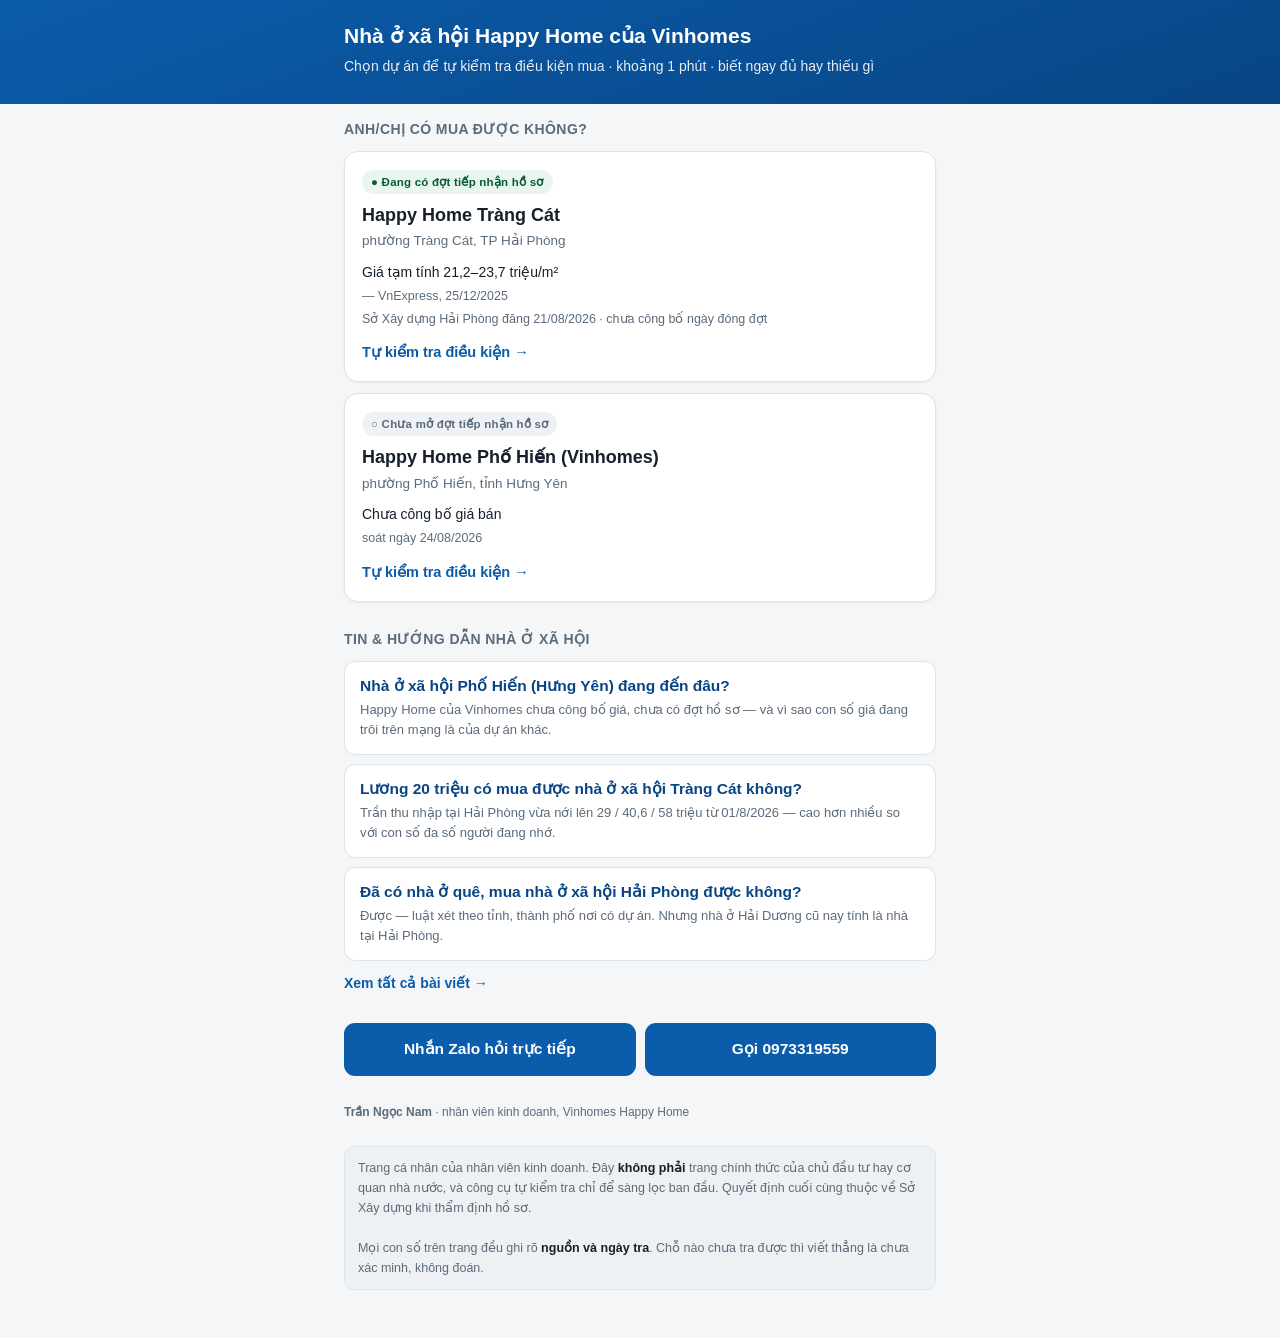
==== commit d786e469: "Trang chu muc luc du an + doi cong cu Trang Cat sang /trang-cat/ - / khong con la cong cu Trang Cat," ====
--- a/index.html
+++ b/index.html
@@ -3,49 +3,79 @@
 <head>
 <meta charset="UTF-8">
 <meta name="viewport" content="width=device-width, initial-scale=1, viewport-fit=cover">
-<title>Tự kiểm tra điều kiện mua nhà ở xã hội Tràng Cát (Hải Phòng)</title>
-<meta name="description" content="Vài câu hỏi, khoảng 1 phút — biết ngay anh/chị có đủ điều kiện mua nhà ở xã hội Happy Home Tràng Cát hay chưa, thiếu gì và phải làm giấy tờ nào.">
+<title>Nhà ở xã hội Vinhomes Happy Home — tự kiểm tra điều kiện mua</title>
+<meta name="description" content="Chọn dự án nhà ở xã hội Happy Home của Vinhomes ở miền Bắc và tự kiểm tra xem mình đủ điều kiện mua chưa — khoảng 1 phút. Kèm tin và hướng dẫn hồ sơ, mỗi con số ghi rõ nguồn và ngày tra.">
 <meta name="robots" content="index,follow">
 <link rel="canonical" href="https://ongchunoxh.com/">
 <meta property="og:type" content="website">
 <meta property="og:locale" content="vi_VN">
 <meta property="og:url" content="https://ongchunoxh.com/">
-<meta property="og:title" content="Anh/chị có mua được nhà ở xã hội Tràng Cát không?">
-<meta property="og:description" content="Trả lời vài câu hỏi trong khoảng 1 phút để biết mình đủ hay thiếu điều kiện, và còn phải làm giấy tờ nào.">
+<meta property="og:title" content="Anh/chị có mua được nhà ở xã hội Happy Home không?">
+<meta property="og:description" content="Chọn dự án, trả lời vài câu trong khoảng 1 phút để biết mình đủ hay thiếu điều kiện, và còn phải làm giấy tờ nào.">
 <link rel="stylesheet" href="tu-kiem-tra.css">
 </head>
 <body>
 
 <header>
   <div class="wrap">
-    <h1>Anh/chị có mua được nhà ở xã hội không?</h1>
-    <p><span id="soCau">7 câu hỏi</span> · khoảng 1 phút · biết ngay đủ hay thiếu gì</p>
-    <p id="tenDuAn" style="font-weight:600;opacity:.95"></p>
+    <h1>Nhà ở xã hội Happy Home của Vinhomes</h1>
+    <p>Chọn dự án để tự kiểm tra điều kiện mua · khoảng 1 phút · biết ngay đủ hay thiếu gì</p>
   </div>
 </header>
 
-<div class="wrap">
-  <div class="bar"><i id="bar"></i></div>
-  <div id="app"></div>
+<div class="wrap trangchu">
 
-  <footer id="canCu"></footer>
+  <section class="khoi">
+    <h2>Anh/chị có mua được không?</h2>
+
+    <!-- Bản tĩnh bên dưới dành cho Google và máy không chạy JS.
+         trang-chu.js vẽ đè lên bằng số liệu thật trong du-lieu.js.
+         ⚠️ CỐ Ý không ghi trạng thái đợt hồ sơ ở đây — đó là thứ hay đổi,
+            viết tay vào HTML là có ngày nói ngược với công cụ.
+         ⚠️ Thêm dự án thứ 3: nhớ thêm một dòng <a> vào đây nữa,
+            không thì dự án mới chỉ hiện với người có JS. -->
+    <div id="dsDuAn">
+      <a class="da" href="/trang-cat/">
+        <b>Happy Home Tràng Cát</b>
+        <span class="noi">phường Tràng Cát, TP Hải Phòng</span>
+        <span class="di">Tự kiểm tra điều kiện →</span>
+      </a>
+      <a class="da" href="/pho-hien/">
+        <b>Happy Home Phố Hiến (Vinhomes)</b>
+        <span class="noi">phường Phố Hiến, tỉnh Hưng Yên</span>
+        <span class="di">Tự kiểm tra điều kiện →</span>
+      </a>
+    </div>
+  </section>
+
+  <section class="khoi">
+    <h2>Tin &amp; hướng dẫn nhà ở xã hội</h2>
+    <div id="dsBai"></div>
+    <a class="xemhet" href="/bai-viet/">Xem tất cả bài viết →</a>
+  </section>
+
+  <div class="lienhe" id="lienHe"></div>
+
+  <footer>
+    <b id="tenNV">Trần Ngọc Nam</b> · nhân viên kinh doanh, Vinhomes Happy Home
+  </footer>
 
   <div class="disclaimer">
-    Công cụ tham khảo do nhân viên kinh doanh tự lập để sàng lọc ban đầu.
-    Đây <b>không phải</b> văn bản chính thức của chủ đầu tư hay cơ quan nhà nước.
+    Trang cá nhân của nhân viên kinh doanh. Đây <b>không phải</b> trang chính thức
+    của chủ đầu tư hay cơ quan nhà nước, và công cụ tự kiểm tra chỉ để sàng lọc ban đầu.
     Quyết định cuối cùng thuộc về Sở Xây dựng khi thẩm định hồ sơ.
     <br><br>
-    Quan tâm dự án khác: <a href="/pho-hien/">tự kiểm tra điều kiện mua nhà ở xã hội Phố Hiến (Hưng Yên)</a>
-    · <a href="/bai-viet/">bài viết về điều kiện mua nhà ở xã hội</a>
+    Mọi con số trên trang đều ghi rõ <b>nguồn và ngày tra</b>. Chỗ nào chưa tra được
+    thì viết thẳng là chưa xác minh, không đoán.
   </div>
 </div>
 
 <script>
-/* Trang này chạy dự án nào — khai TRƯỚC khi nạp tu-kiem-tra.js.
-   Cùng một bộ mã chạy cho mọi dự án; đổi dự án = đổi đúng dòng dưới đây. */
-window.TRANG = { duAn:'trang-cat', nguoiBan:'nam' };
+/* Trang chủ không chạy dự án nào, chỉ cần biết nhân viên nào để hiện số gọi/Zalo. */
+window.TRANG = { nguoiBan:'nam' };
 </script>
-<script src="tu-kiem-tra.js"></script>
+<script src="du-lieu.js"></script>
+<script src="trang-chu.js"></script>
 
 </body>
 </html>
--- a/tu-kiem-tra.css
+++ b/tu-kiem-tra.css
@@ -96,3 +96,38 @@
   .tag{display:inline-block;font-size:11px;padding:2px 7px;border-radius:99px;
     background:#eef2f6;color:var(--mute);margin-left:5px;vertical-align:middle}
   .hide{display:none}
+
+  /* ── Trang chủ: mục lục dự án + bài viết ─────────────────────── */
+  .trangchu{padding-top:34px}          /* header thụt lên -18px, bù lại cho thoáng */
+  .khoi{margin-top:28px}
+  .khoi:first-child{margin-top:0}
+  .khoi > h2{font-size:14px;margin:0 0 12px;letter-spacing:.03em;
+    text-transform:uppercase;color:var(--mute);font-weight:700}
+
+  a.da{display:block;text-decoration:none;color:var(--ink);background:var(--card);
+    border:1px solid var(--line);border-radius:var(--r);padding:16px 17px;margin-bottom:11px;
+    box-shadow:0 1px 3px rgba(16,32,48,.05)}
+  a.da:hover{border-color:var(--brand);box-shadow:0 2px 10px rgba(11,92,171,.10)}
+  a.da b{display:block;font-size:18px;line-height:1.3;margin:10px 0 3px}
+  a.da .noi{display:block;font-size:13.5px;color:var(--mute)}
+  a.da .gia{display:block;font-size:14px;margin-top:10px;line-height:1.5}
+  a.da .ng{font-size:12.5px;color:var(--mute);font-weight:400}
+  a.da span.ng{display:block;margin-top:4px;line-height:1.5}
+  a.da .di{display:inline-block;margin-top:13px;font-weight:700;font-size:14.5px;color:var(--brand)}
+
+  .tt{display:inline-block;font-size:11.5px;font-weight:700;letter-spacing:.02em;
+    padding:3px 9px;border-radius:99px}
+  .tt-mo{background:var(--okbg);color:#0a5c33}
+  .tt-cho{background:#eef2f6;color:var(--mute)}
+
+  a.bv{display:block;text-decoration:none;color:var(--ink);background:var(--card);
+    border:1px solid var(--line);border-radius:11px;padding:13px 15px;margin-bottom:9px}
+  a.bv:hover{border-color:#b9c9d8}
+  a.bv b{display:block;font-size:15.5px;line-height:1.4;color:var(--brand-d)}
+  a.bv span{display:block;font-size:13px;color:var(--mute);margin-top:4px;line-height:1.55}
+  .xemhet{display:inline-block;font-size:14px;font-weight:600;color:var(--brand);text-decoration:none}
+
+  .lienhe{margin-top:28px;display:flex;gap:9px;flex-wrap:wrap}
+  .lienhe a{flex:1 1 45%;text-align:center;text-decoration:none;background:var(--brand);
+    color:#fff;border-radius:11px;padding:14px;font-weight:700;font-size:15.5px}
+  .lienhe a:active{background:var(--brand-d)}
